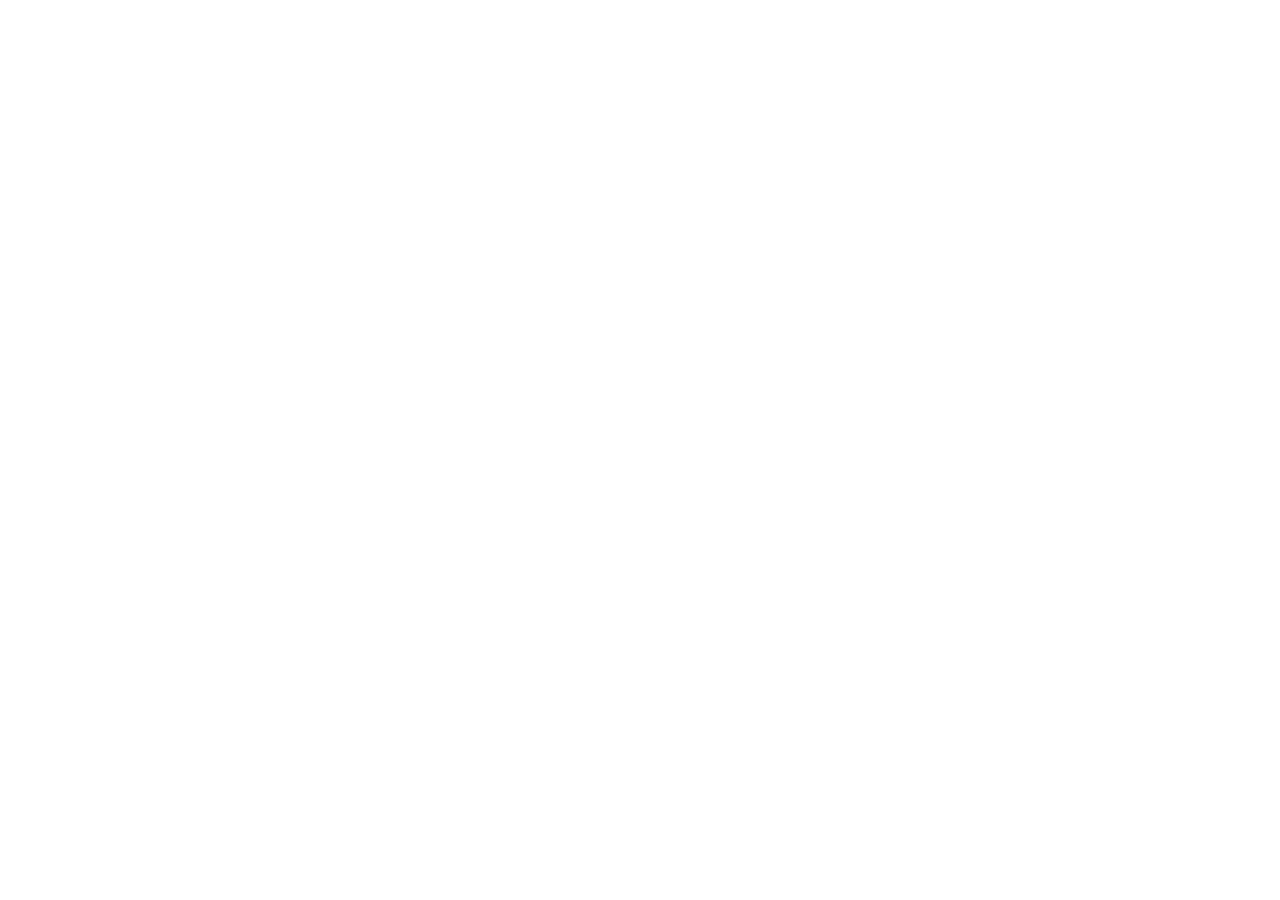
==== index.html @ 760a3571 "project folder complated" ====
<!DOCTYPE html>
<html lang="en">
<head>
    <meta charset="UTF-8">
    <meta name="viewport" content="width=device-width, initial-scale=1.0">
    <!-- link style css -->
    <link rel="stylesheet" href="./assets/css/style.css">
    <title>Document</title>
</head>
<body>
    

    <!-- link scripts -->
     <script src="./assets/js/script.js"></script>
</body>
</html>
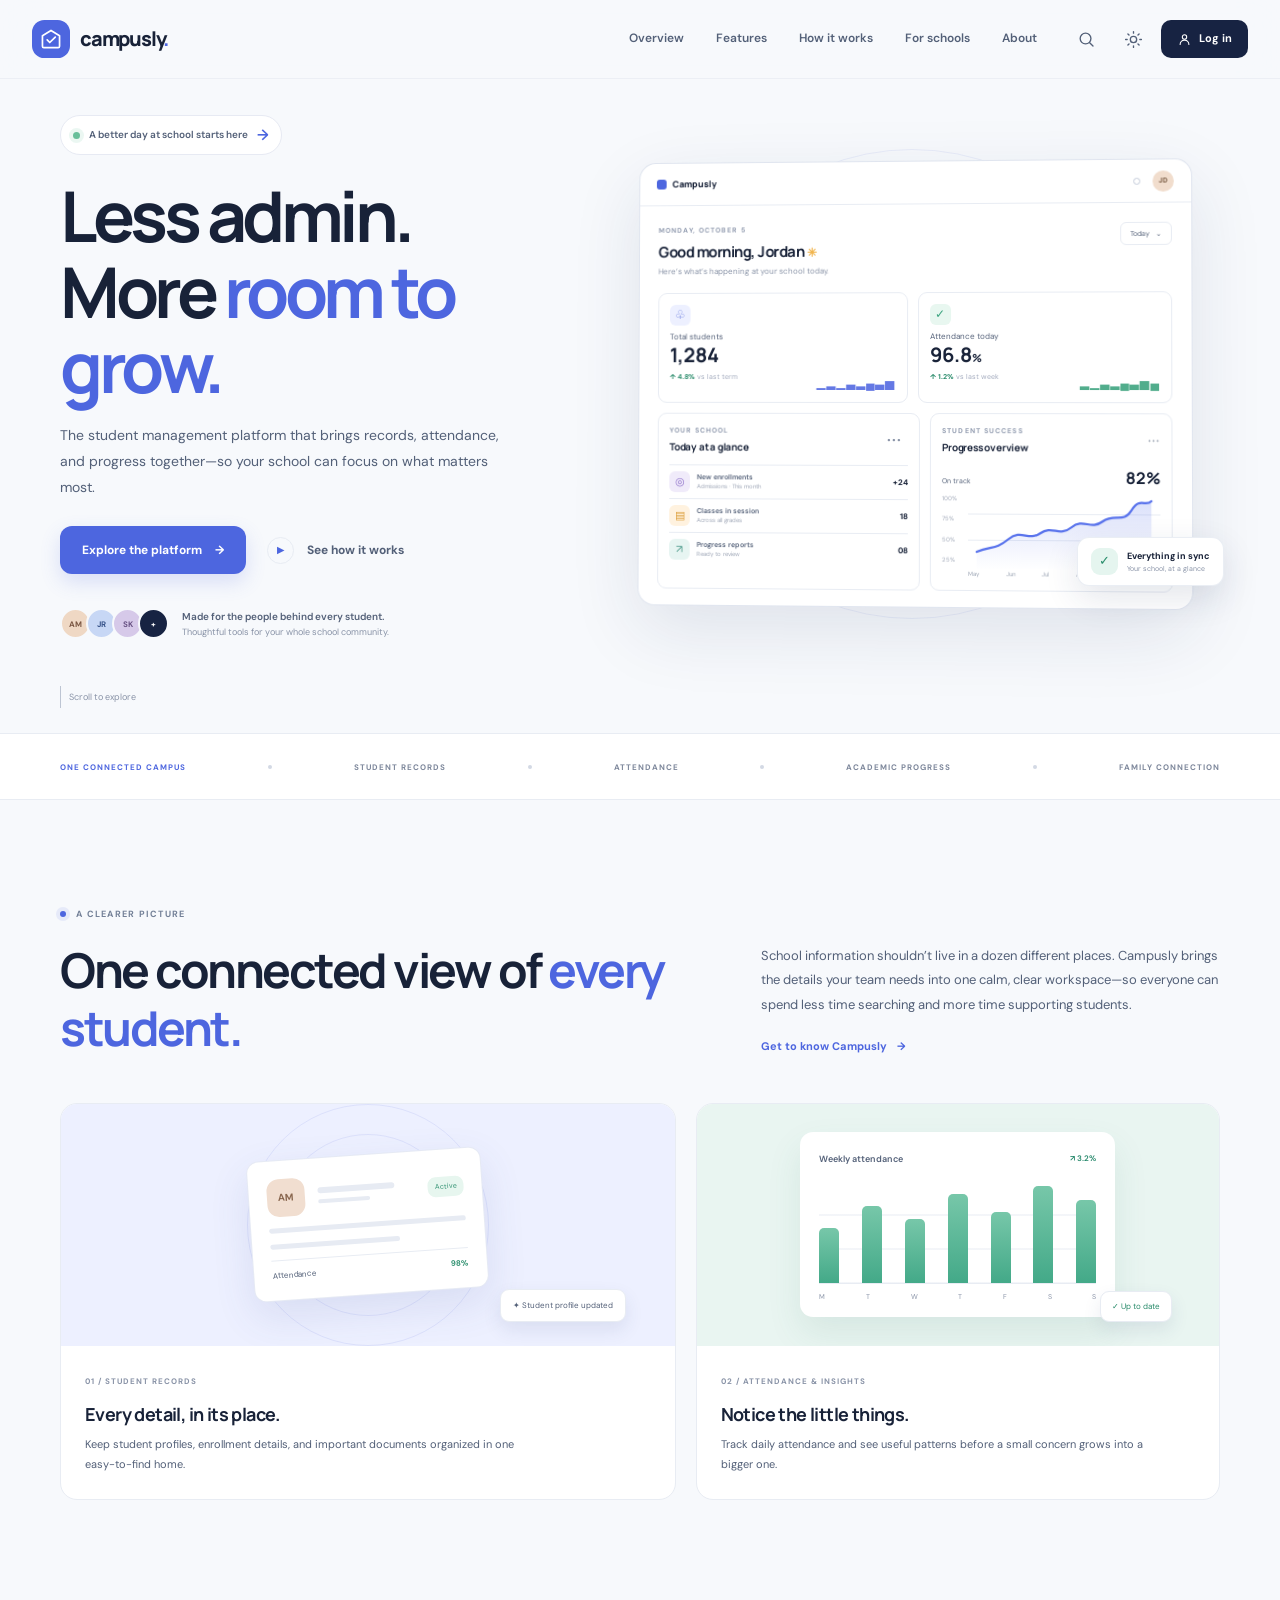
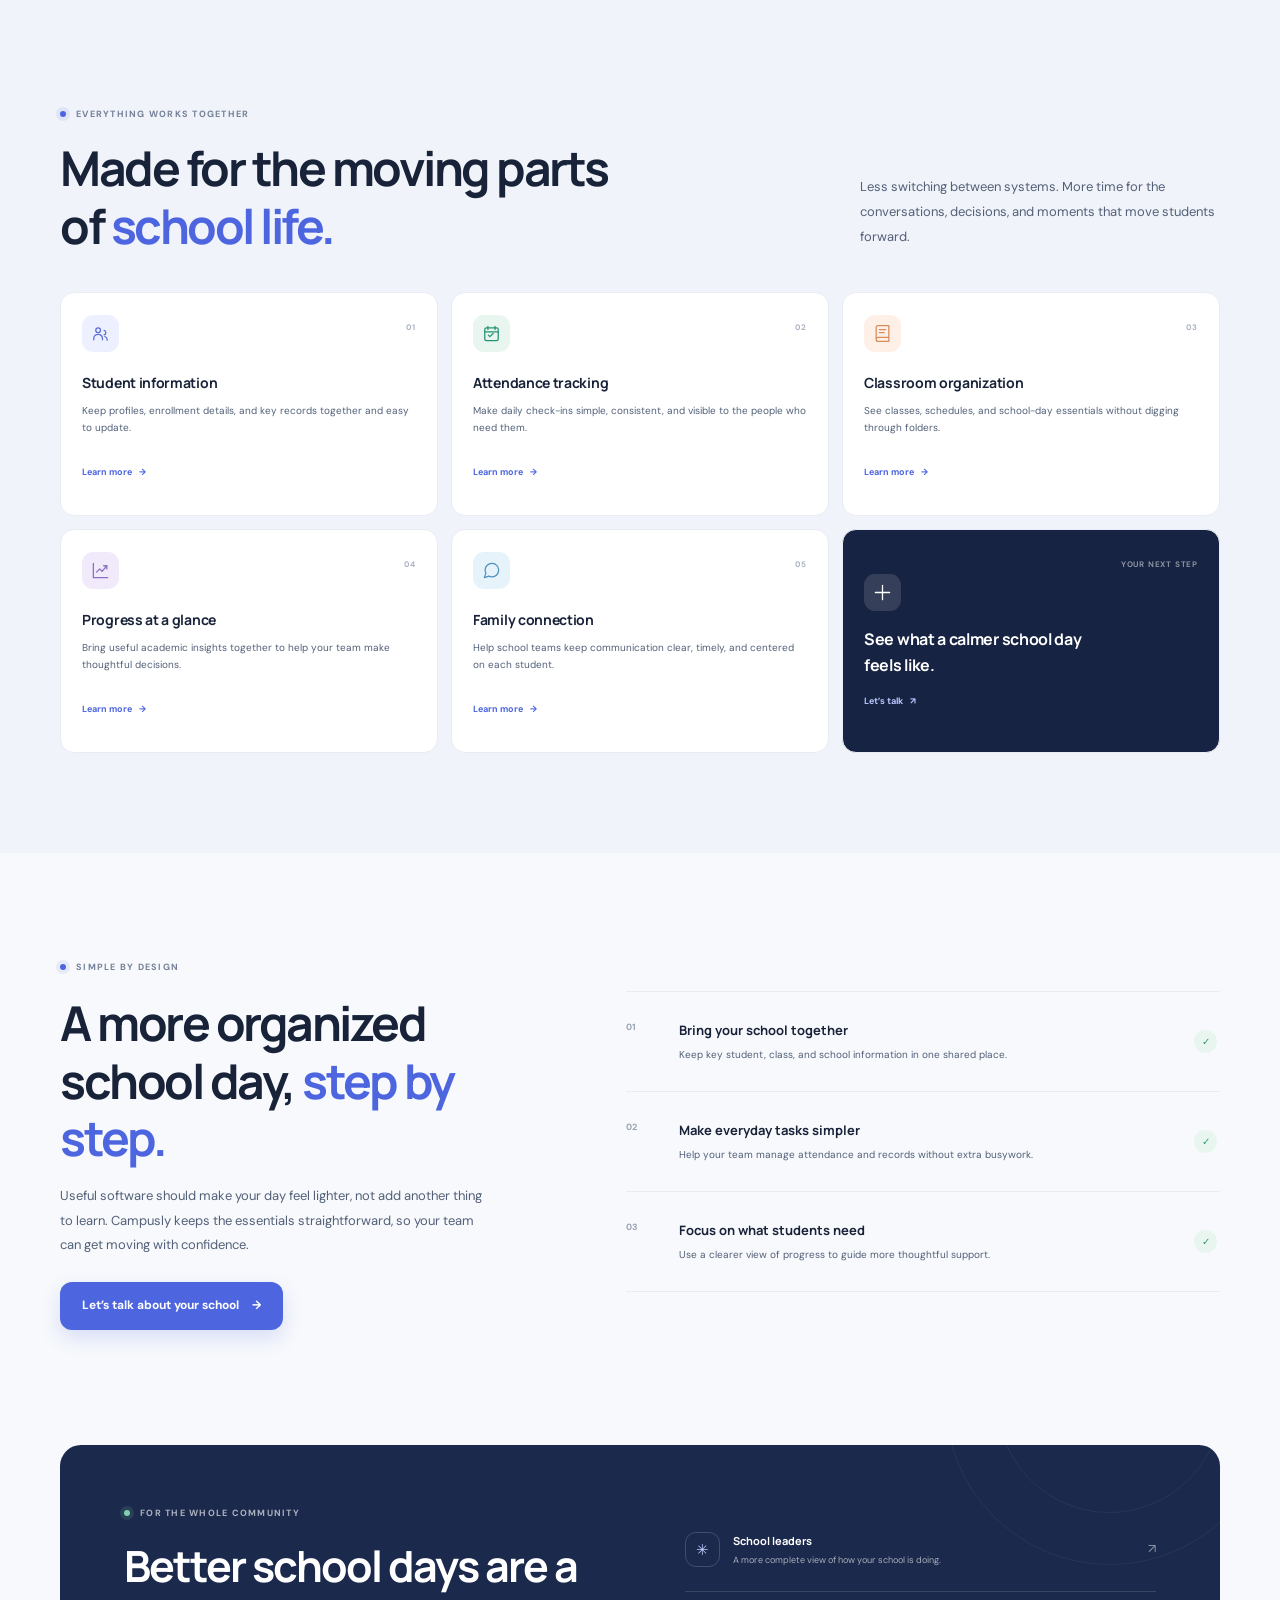
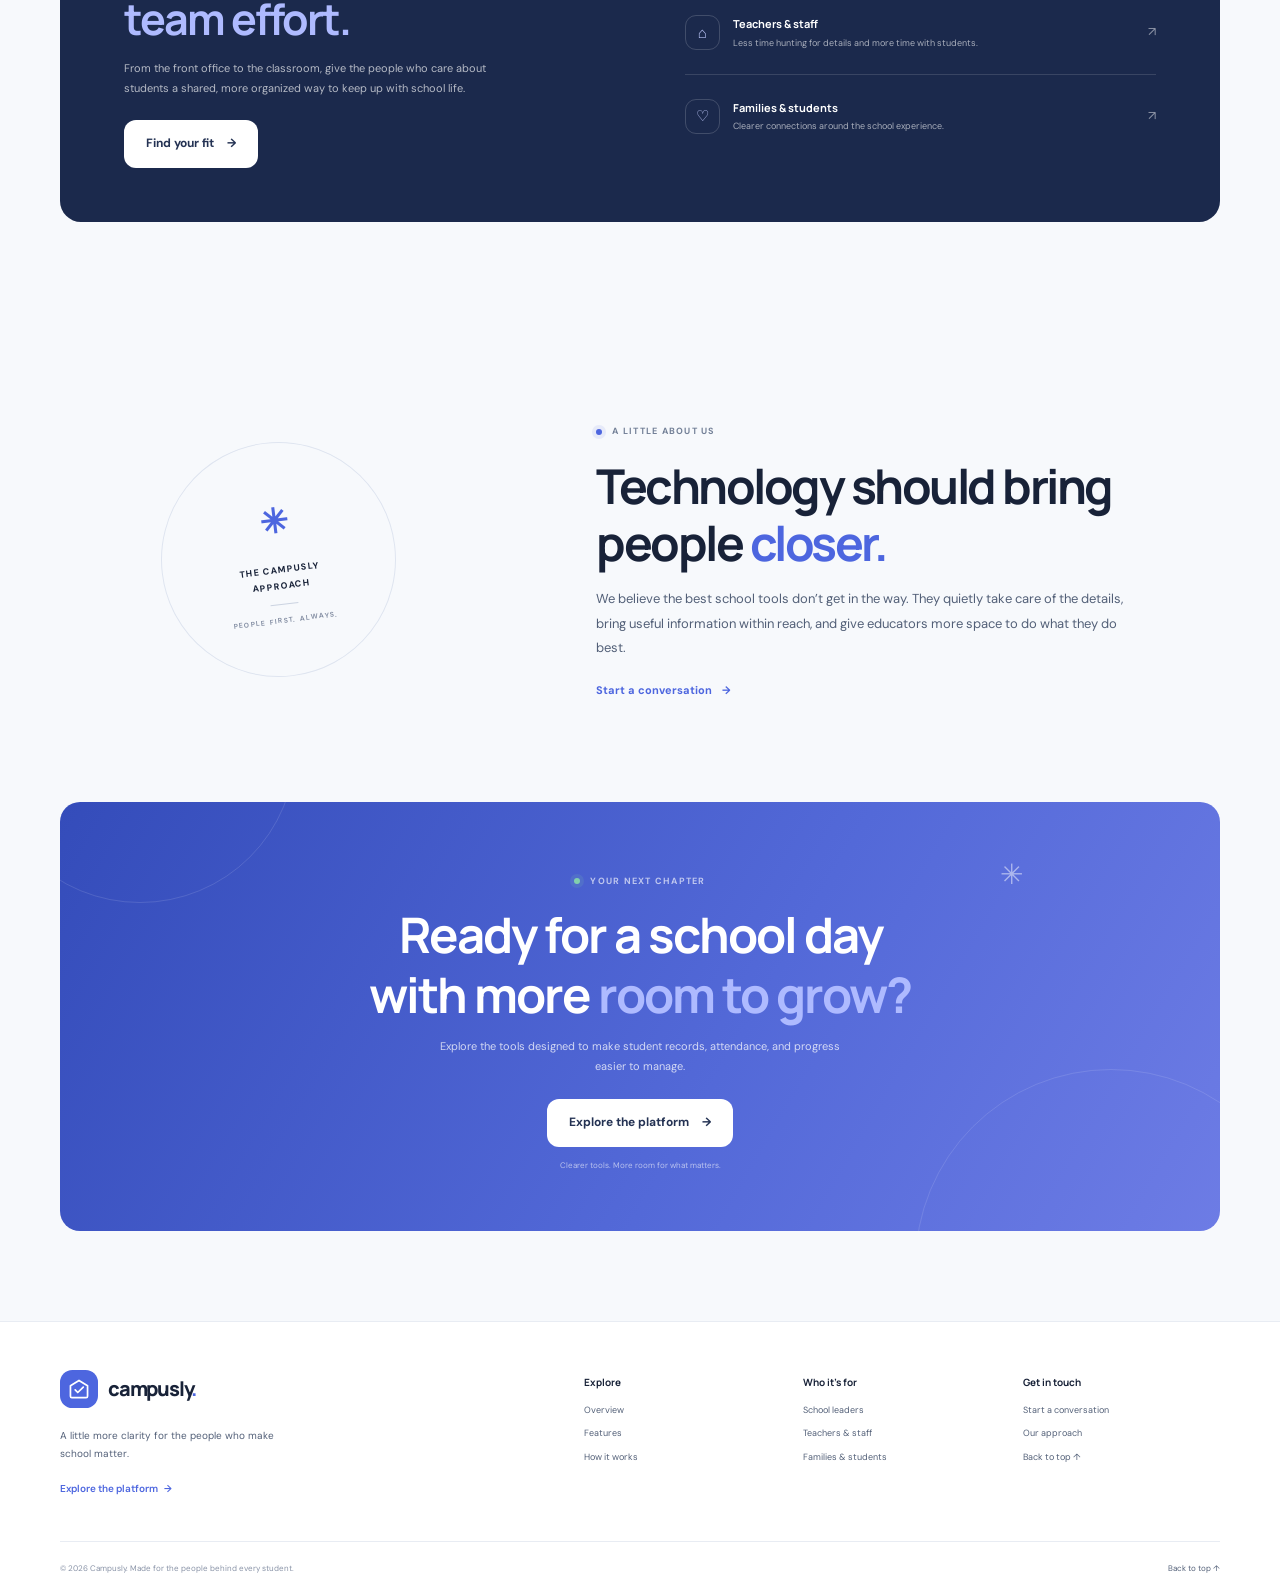
==== commit f20874d5: "home page created" ====
--- a/index.html
+++ b/index.html
@@ -3,14 +3,172 @@
 <head>
     <meta charset="UTF-8">
     <meta name="viewport" content="width=device-width, initial-scale=1.0">
-    <!-- link style css -->
+    <meta name="theme-color" content="#f7f9fc">
+    <meta name="description" content="A clearer, calmer way to manage student records, attendance, classes, and progress—all in one place.">
     <link rel="stylesheet" href="./assets/css/style.css">
-    <title>Document</title>
+    <title>Campusly — Student management, made clearer</title>
 </head>
 <body>
-    
+    <a class="skip-link" href="#main">Skip to content</a>
 
-    <!-- link scripts -->
-     <script src="./assets/js/script.js"></script>
+    <header class="site-header">
+        <div class="header-inner">
+            <a class="brand" href="#home" aria-label="Campusly home">
+                <span class="brand-mark" aria-hidden="true">
+                    <svg viewBox="0 0 40 40" fill="none"><rect width="40" height="40" rx="13" fill="currentColor"/><path d="M11 16.5 20 11l9 5.5v11a1.5 1.5 0 0 1-1.5 1.5h-15a1.5 1.5 0 0 1-1.5-1.5v-11Z" stroke="white" stroke-width="1.8" stroke-linejoin="round"/><path d="m16 21 2.7 2.7L24.5 18" stroke="white" stroke-width="1.8" stroke-linecap="round" stroke-linejoin="round"/></svg>
+                </span>
+                <span class="brand-name">campusly<span>.</span></span>
+            </a>
+
+            <button class="menu-toggle icon-button" type="button" aria-label="Open navigation" aria-expanded="false" aria-controls="primary-navigation">
+                <svg class="menu-icon" viewBox="0 0 24 24" aria-hidden="true"><path d="M4 7h16M4 12h16M4 17h16"/></svg>
+                <svg class="close-icon" viewBox="0 0 24 24" aria-hidden="true"><path d="m6 6 12 12M18 6 6 18"/></svg>
+            </button>
+
+            <nav class="primary-navigation" id="primary-navigation" aria-label="Main navigation">
+                <a href="#overview">Overview</a>
+                <a href="#features">Features</a>
+                <a href="#how-it-works">How it works</a>
+                <a href="#for-schools">For schools</a>
+                <a href="#about">About</a>
+            </nav>
+
+            <div class="header-actions">
+                <button class="icon-button search-toggle" type="button" aria-label="Search this page" title="Search">
+                    <svg viewBox="0 0 24 24" aria-hidden="true"><circle cx="10.8" cy="10.8" r="6.8"/><path d="m16 16 4.2 4.2"/></svg>
+                </button>
+                <button class="icon-button theme-toggle" type="button" aria-label="Switch to dark mode" title="Switch theme">
+                    <svg class="sun-icon" viewBox="0 0 24 24" aria-hidden="true"><circle cx="12" cy="12" r="4"/><path d="M12 2v2m0 16v2M4.93 4.93l1.42 1.42m11.3 11.3 1.42 1.42M2 12h2m16 0h2M4.93 19.07l1.42-1.42m11.3-11.3 1.42-1.42"/></svg>
+                    <svg class="moon-icon" viewBox="0 0 24 24" aria-hidden="true"><path d="M20.2 15.3A8.5 8.5 0 0 1 8.7 3.8 8.6 8.6 0 1 0 20.2 15.3Z"/></svg>
+                </button>
+                <button class="button button-small button-dark header-login" type="button" aria-haspopup="dialog" aria-controls="access-dialog"><svg viewBox="0 0 24 24" aria-hidden="true"><circle cx="12" cy="8" r="3.5"/><path d="M5 20a7 7 0 0 1 14 0"/></svg><span>Log in</span></button>
+            </div>
+        </div>
+    </header>
+
+    <main id="main">
+        <section class="hero section-shell" id="home">
+            <div class="hero-copy">
+                <a class="announcement" href="#features"><span class="announcement-dot"></span> A better day at school starts here <span aria-hidden="true">→</span></a>
+                <h1>Less admin.<br>More <span>room to grow.</span></h1>
+                <p class="hero-description">The student management platform that brings records, attendance, and progress together—so your school can focus on what matters most.</p>
+                <div class="hero-actions">
+                    <a class="button button-primary" href="#features">Explore the platform <span aria-hidden="true">→</span></a>
+                    <a class="button button-quiet" href="#how-it-works"><span class="play-icon" aria-hidden="true">▶</span> See how it works</a>
+                </div>
+                <div class="hero-proof">
+                    <div class="avatar-stack" aria-hidden="true"><span>AM</span><span>JR</span><span>SK</span><span>+</span></div>
+                    <p><strong>Made for the people behind every student.</strong><br>Thoughtful tools for your whole school community.</p>
+                </div>
+            </div>
+
+            <div class="hero-visual" aria-label="Preview of the Campusly school dashboard">
+                <div class="visual-orbit orbit-one"></div>
+                <div class="visual-orbit orbit-two"></div>
+                <div class="dashboard-card">
+                    <div class="dashboard-topbar">
+                        <div class="dashboard-brand"><span></span> Campusly</div>
+                        <div class="dashboard-top-actions"><span class="topbar-dot"></span><span class="mini-avatar">JD</span></div>
+                    </div>
+                    <div class="dashboard-content">
+                        <div class="dashboard-greeting"><div><span class="eyebrow">MONDAY, OCTOBER 5</span><h2>Good morning, Jordan <span>✳</span></h2><p>Here’s what’s happening at your school today.</p></div><button class="date-pill" type="button" aria-label="Current date">Today <span>⌄</span></button></div>
+                        <div class="stat-grid">
+                            <article class="stat-card"><span class="stat-icon stat-blue">♧</span><span class="stat-label">Total students</span><strong>1,284</strong><span class="stat-change">↑ 4.8% <span>vs last term</span></span><span class="sparkline spark-blue" aria-hidden="true">▁▂▁▃▂▄▃▅</span></article>
+                            <article class="stat-card"><span class="stat-icon stat-green">✓</span><span class="stat-label">Attendance today</span><strong>96.8<span class="stat-unit">%</span></strong><span class="stat-change">↑ 1.2% <span>vs last week</span></span><span class="sparkline spark-green" aria-hidden="true">▂▁▃▂▄▃▅▄</span></article>
+                        </div>
+                        <div class="dashboard-lower">
+                            <article class="activity-card"><div class="card-heading"><div><span class="eyebrow">YOUR SCHOOL</span><h3>Today at a glance</h3></div><button class="more-button" type="button" aria-label="More activity options">···</button></div><div class="activity-row"><span class="activity-symbol activity-purple">◎</span><span class="activity-text"><strong>New enrollments</strong><small>Admissions · This month</small></span><b>+24</b></div><div class="activity-row"><span class="activity-symbol activity-amber">▤</span><span class="activity-text"><strong>Classes in session</strong><small>Across all grades</small></span><b>18</b></div><div class="activity-row"><span class="activity-symbol activity-teal">↗</span><span class="activity-text"><strong>Progress reports</strong><small>Ready to review</small></span><b>08</b></div></article>
+                            <article class="chart-card"><div class="card-heading"><div><span class="eyebrow">STUDENT SUCCESS</span><h3>Progress overview</h3></div><span class="chart-menu">•••</span></div><div class="chart-total">On track <strong>82%</strong></div><div class="progress-chart" aria-label="Student progress overview: 82 percent on track"><div class="chart-axis"><span>100%</span><span>75%</span><span>50%</span><span>25%</span></div><svg viewBox="0 0 230 100" role="img" aria-label="Progress has steadily increased over the past six months"><defs><linearGradient id="chartFill" x1="0" x2="0" y1="0" y2="1"><stop offset="0" stop-color="#5973ec" stop-opacity=".22"/><stop offset="1" stop-color="#5973ec" stop-opacity="0"/></linearGradient></defs><path d="M0 76C20 68 25 73 42 59s26 3 42-8 25 5 41-8 25 4 41-8 27 3 38-15 18-4 26-12v92H0Z" fill="url(#chartFill)"/><path d="M0 76C20 68 25 73 42 59s26 3 42-8 25 5 41-8 25 4 41-8 27 3 38-15 18-4 26-12" fill="none" stroke="#5973ec" stroke-width="3" stroke-linecap="round"/></svg></div><div class="chart-months"><span>May</span><span>Jun</span><span>Jul</span><span>Aug</span><span>Sep</span><span>Oct</span></div></article>
+                        </div>
+                    </div>
+                </div>
+                <div class="floating-note"><span class="floating-check">✓</span><span><strong>Everything in sync</strong><small>Your school, at a glance</small></span></div>
+            </div>
+            <a class="scroll-cue" href="#overview"><span></span> Scroll to explore</a>
+        </section>
+
+        <section class="trust-strip" aria-label="Platform highlights">
+            <div class="trust-inner"><span>ONE CONNECTED CAMPUS</span><span class="trust-divider"></span><span>STUDENT RECORDS</span><span class="trust-divider"></span><span>ATTENDANCE</span><span class="trust-divider"></span><span>ACADEMIC PROGRESS</span><span class="trust-divider"></span><span>FAMILY CONNECTION</span></div>
+        </section>
+
+        <section class="section section-overview" id="overview">
+            <div class="section-shell overview-grid">
+                <div class="section-intro"><span class="section-kicker"><span></span> A clearer picture</span><h2>One connected view of <span>every student.</span></h2></div>
+                <div class="overview-copy"><p>School information shouldn’t live in a dozen different places. Campusly brings the details your team needs into one calm, clear workspace—so everyone can spend less time searching and more time supporting students.</p><a class="text-link" href="#how-it-works">Get to know Campusly <span aria-hidden="true">→</span></a></div>
+            </div>
+            <div class="section-shell overview-cards">
+                <article class="overview-card overview-featured"><div class="overview-visual records-visual"><div class="record-sheet"><span class="record-avatar">AM</span><span class="record-lines"><b></b><i></i></span><span class="record-tag">Active</span><span class="record-line-long"></span><span class="record-line-long short"></span><span class="record-bottom"><span>Attendance</span><strong>98%</strong></span></div><div class="record-mini">✦ Student profile updated</div></div><div class="overview-card-copy"><span class="card-number">01 / STUDENT RECORDS</span><h3>Every detail, in its place.</h3><p>Keep student profiles, enrollment details, and important documents organized in one easy-to-find home.</p></div></article>
+                <article class="overview-card"><div class="overview-visual attendance-visual"><div class="attendance-window"><div class="attendance-window-top"><span>Weekly attendance</span><span class="attendance-up">↗ 3.2%</span></div><div class="attendance-bars"><i style="--bar:55%"></i><i style="--bar:76%"></i><i style="--bar:64%"></i><i style="--bar:88%"></i><i style="--bar:71%"></i><i style="--bar:96%"></i><i style="--bar:82%"></i></div><div class="attendance-days"><span>M</span><span>T</span><span>W</span><span>T</span><span>F</span><span>S</span><span>S</span></div></div><span class="attendance-badge">✓ Up to date</span></div><div class="overview-card-copy"><span class="card-number">02 / ATTENDANCE &amp; INSIGHTS</span><h3>Notice the little things.</h3><p>Track daily attendance and see useful patterns before a small concern grows into a bigger one.</p></div></article>
+            </div>
+        </section>
+
+        <section class="section features-section" id="features">
+            <div class="section-shell">
+                <div class="section-heading"><div><span class="section-kicker"><span></span> Everything works together</span><h2>Made for the moving parts<br>of <span>school life.</span></h2></div><p>Less switching between systems. More time for the conversations, decisions, and moments that move students forward.</p></div>
+                <div class="feature-grid">
+                    <article class="feature-card"><span class="feature-icon icon-indigo"><svg viewBox="0 0 24 24" aria-hidden="true"><circle cx="9" cy="8" r="3"/><path d="M3.5 20v-1.5a5.5 5.5 0 0 1 11 0V20m2-12a3 3 0 0 1 0 5.8m1 2a4.5 4.5 0 0 1 3 4.2v.5"/></svg></span><span class="feature-index">01</span><h3>Student information</h3><p>Keep profiles, enrollment details, and key records together and easy to update.</p><a href="#get-started" aria-label="Learn more about student information">Learn more <span>→</span></a></article>
+                    <article class="feature-card"><span class="feature-icon icon-mint"><svg viewBox="0 0 24 24" aria-hidden="true"><rect x="3.5" y="5" width="17" height="16" rx="2"/><path d="M7.5 3v4m9-4v4M4 10h16m-12 4 2 2 4-4"/></svg></span><span class="feature-index">02</span><h3>Attendance tracking</h3><p>Make daily check-ins simple, consistent, and visible to the people who need them.</p><a href="#get-started" aria-label="Learn more about attendance tracking">Learn more <span>→</span></a></article>
+                    <article class="feature-card"><span class="feature-icon icon-peach"><svg viewBox="0 0 24 24" aria-hidden="true"><path d="M4 19.5A2.5 2.5 0 0 1 6.5 17H20M6.5 2H20v20H6.5A2.5 2.5 0 0 1 4 19.5v-15A2.5 2.5 0 0 1 6.5 2Z"/><path d="M8 7h8m-8 4h6"/></svg></span><span class="feature-index">03</span><h3>Classroom organization</h3><p>See classes, schedules, and school-day essentials without digging through folders.</p><a href="#get-started" aria-label="Learn more about classroom organization">Learn more <span>→</span></a></article>
+                    <article class="feature-card"><span class="feature-icon icon-lilac"><svg viewBox="0 0 24 24" aria-hidden="true"><path d="M3 3v18h18M7 14l4-4 3 3 6-7"/><path d="M16 6h4v4"/></svg></span><span class="feature-index">04</span><h3>Progress at a glance</h3><p>Bring useful academic insights together to help your team make thoughtful decisions.</p><a href="#get-started" aria-label="Learn more about student progress">Learn more <span>→</span></a></article>
+                    <article class="feature-card"><span class="feature-icon icon-sky"><svg viewBox="0 0 24 24" aria-hidden="true"><path d="M21 11.5a8.4 8.4 0 0 1-.9 3.8 8.5 8.5 0 0 1-7.6 4.7 8.4 8.4 0 0 1-3.8-.9L3 21l1.9-5.7a8.4 8.4 0 0 1-.9-3.8 8.5 8.5 0 0 1 4.7-7.6 8.4 8.4 0 0 1 3.8-.9h.5a8.5 8.5 0 0 1 8 8v.5Z"/></svg></span><span class="feature-index">05</span><h3>Family connection</h3><p>Help school teams keep communication clear, timely, and centered on each student.</p><a href="#get-started" aria-label="Learn more about family connection">Learn more <span>→</span></a></article>
+                    <article class="feature-card feature-card-cta"><span class="feature-icon icon-white"><svg viewBox="0 0 24 24" aria-hidden="true"><path d="M12 3v18m9-9H3"/></svg></span><span class="feature-index">YOUR NEXT STEP</span><h3>See what a calmer school day feels like.</h3><a class="feature-cta-link" href="#get-started">Let’s talk <span>↗</span></a></article>
+                </div>
+            </div>
+        </section>
+
+        <section class="section workflow-section" id="how-it-works">
+            <div class="section-shell workflow-grid">
+                <div class="workflow-copy"><span class="section-kicker"><span></span> Simple by design</span><h2>A more organized school day, <span>step by step.</span></h2><p>Useful software should make your day feel lighter, not add another thing to learn. Campusly keeps the essentials straightforward, so your team can get moving with confidence.</p><a class="button button-primary" href="#get-started">Let’s talk about your school <span>→</span></a></div>
+                <div class="workflow-steps">
+                    <article class="workflow-step"><span class="step-number">01</span><div><h3>Bring your school together</h3><p>Keep key student, class, and school information in one shared place.</p></div><span class="step-check">✓</span></article>
+                    <article class="workflow-step"><span class="step-number">02</span><div><h3>Make everyday tasks simpler</h3><p>Help your team manage attendance and records without extra busywork.</p></div><span class="step-check">✓</span></article>
+                    <article class="workflow-step"><span class="step-number">03</span><div><h3>Focus on what students need</h3><p>Use a clearer view of progress to guide more thoughtful support.</p></div><span class="step-check">✓</span></article>
+                </div>
+            </div>
+        </section>
+
+        <section class="section school-section" id="for-schools">
+            <div class="section-shell school-panel">
+                <div class="school-copy"><span class="section-kicker section-kicker-light"><span></span> For the whole community</span><h2>Better school days are a <span>team effort.</span></h2><p>From the front office to the classroom, give the people who care about students a shared, more organized way to keep up with school life.</p><a class="button button-light" href="#get-started">Find your fit <span>→</span></a></div>
+                <div class="school-roles">
+                    <article><span class="role-icon">✳</span><div><h3>School leaders</h3><p>A more complete view of how your school is doing.</p></div><span class="role-arrow">↗</span></article>
+                    <article><span class="role-icon">⌂</span><div><h3>Teachers &amp; staff</h3><p>Less time hunting for details and more time with students.</p></div><span class="role-arrow">↗</span></article>
+                    <article><span class="role-icon">♡</span><div><h3>Families &amp; students</h3><p>Clearer connections around the school experience.</p></div><span class="role-arrow">↗</span></article>
+                </div>
+                <div class="school-decoration school-decoration-one"></div><div class="school-decoration school-decoration-two"></div>
+            </div>
+        </section>
+
+        <section class="section about-section" id="about">
+            <div class="section-shell about-grid"><div class="about-stamp"><span class="stamp-star">✳</span><span>THE CAMPUSLY<br>APPROACH</span><span class="stamp-line"></span><small>PEOPLE FIRST. ALWAYS.</small></div><div class="about-copy"><span class="section-kicker"><span></span> A little about us</span><h2>Technology should bring people <span>closer.</span></h2><p>We believe the best school tools don’t get in the way. They quietly take care of the details, bring useful information within reach, and give educators more space to do what they do best.</p><a class="text-link" href="#get-started">Start a conversation <span aria-hidden="true">→</span></a></div></div>
+        </section>
+
+        <section class="section cta-section" id="get-started">
+            <div class="section-shell cta-panel"><div class="cta-sparkle" aria-hidden="true">✳</div><span class="section-kicker section-kicker-light"><span></span> Your next chapter</span><h2>Ready for a school day<br>with more <span>room to grow?</span></h2><p>Explore the tools designed to make student records, attendance, and progress easier to manage.</p><a class="button button-light" href="#features">Explore the platform <span>→</span></a><small>Clearer tools. More room for what matters.</small></div>
+        </section>
+    </main>
+
+    <footer class="site-footer">
+        <div class="section-shell footer-main">
+            <div class="footer-brand-column"><a class="brand footer-brand" href="#home" aria-label="Campusly home"><span class="brand-mark"><svg viewBox="0 0 40 40" fill="none" aria-hidden="true"><rect width="40" height="40" rx="13" fill="currentColor"/><path d="M11 16.5 20 11l9 5.5v11a1.5 1.5 0 0 1-1.5 1.5h-15a1.5 1.5 0 0 1-1.5-1.5v-11Z" stroke="white" stroke-width="1.8" stroke-linejoin="round"/><path d="m16 21 2.7 2.7L24.5 18" stroke="white" stroke-width="1.8" stroke-linecap="round" stroke-linejoin="round"/></svg></span><span class="brand-name">campusly<span>.</span></span></a><p>A little more clarity for the people who make school matter.</p><a class="footer-email" href="#features">Explore the platform <span>→</span></a></div>
+            <div class="footer-links"><div><h3>Explore</h3><a href="#overview">Overview</a><a href="#features">Features</a><a href="#how-it-works">How it works</a></div><div><h3>Who it’s for</h3><a href="#for-schools">School leaders</a><a href="#for-schools">Teachers &amp; staff</a><a href="#for-schools">Families &amp; students</a></div><div><h3>Get in touch</h3><a href="#get-started">Start a conversation</a><a href="#about">Our approach</a><a href="#home">Back to top ↑</a></div></div>
+        </div>
+        <div class="section-shell footer-bottom"><span>© <span id="current-year">2026</span> Campusly. Made for the people behind every student.</span><div><a class="back-to-top" href="#home">Back to top ↑</a></div></div>
+    </footer>
+
+    <dialog class="search-dialog" aria-labelledby="search-title">
+        <form method="dialog" class="search-dialog-top"><h2 id="search-title">Find something</h2><button class="icon-button dialog-close" type="submit" aria-label="Close search">×</button></form>
+        <label class="search-field"><svg viewBox="0 0 24 24" aria-hidden="true"><circle cx="10.8" cy="10.8" r="6.8"/><path d="m16 16 4.2 4.2"/></svg><input class="search-input" type="search" placeholder="Try “attendance” or “families”" autocomplete="off"></label>
+        <p class="search-hint">Search this page to find the right section.</p>
+        <div class="search-results" aria-live="polite"></div>
+    </dialog>
+
+    <dialog class="access-dialog" id="access-dialog" aria-labelledby="access-title">
+        <form method="dialog" class="search-dialog-top"><h2 id="access-title">School portal access</h2><button class="icon-button dialog-close" type="submit" aria-label="Close dialog">×</button></form>
+        <p>Campusly access is provided by your school. Use the sign-in link shared by your school administrator to open your school portal.</p>
+        <a class="button button-primary" href="#for-schools">Explore Campusly <span aria-hidden="true">→</span></a>
+    </dialog>
+
+    <script src="./assets/js/script.js"></script>
 </body>
-</html>+</html>
--- a/assets/css/style.css
+++ b/assets/css/style.css
@@ -0,0 +1,485 @@
+@import url("https://fonts.googleapis.com/css2?family=DM+Sans:wght@400;500;600;700&family=Manrope:wght@400;500;600;700;800&display=swap");
+
+:root {
+    color-scheme: light;
+    --page: #f7f9fc;
+    --surface: #ffffff;
+    --surface-soft: #f0f3f9;
+    --ink: #182238;
+    --ink-soft: #536078;
+    --muted: #8993a7;
+    --line: #e8ecf3;
+    --primary: #4d66df;
+    --primary-dark: #354cc5;
+    --navy: #172342;
+    --green: #16866a;
+    --shadow: 0 24px 72px rgba(31, 49, 89, .11);
+    --font-body: "DM Sans", "Segoe UI", sans-serif;
+    --font-heading: "Manrope", "Segoe UI", sans-serif;
+}
+
+* { box-sizing: border-box; }
+html { scroll-behavior: smooth; scroll-padding-top: 92px; }
+body { margin: 0; background: var(--page); color: var(--ink); font-family: var(--font-body); font-size: 15px; line-height: 1.6; -webkit-font-smoothing: antialiased; }
+body, .site-header, .feature-card, .overview-card, .search-dialog { transition: background-color .25s ease, color .25s ease, border-color .25s ease; }
+body.menu-open { overflow: hidden; }
+a { color: inherit; text-decoration: none; }
+button, input { font: inherit; }
+button { color: inherit; }
+svg { display: block; }
+.section-shell { width: min(1160px, calc(100% - 64px)); margin-inline: auto; }
+.skip-link { position: fixed; z-index: 20; top: 12px; left: 12px; padding: 10px 16px; transform: translateY(-150%); border-radius: 8px; background: var(--ink); color: white; }
+.skip-link:focus { transform: translateY(0); }
+
+.site-header { position: sticky; z-index: 10; top: 0; border-bottom: 1px solid color-mix(in srgb, var(--line) 75%, transparent); background: color-mix(in srgb, var(--page) 90%, transparent); backdrop-filter: blur(18px); }
+.header-inner { display: flex; width: min(1280px, calc(100% - 64px)); min-height: 78px; align-items: center; justify-content: space-between; gap: 30px; margin: auto; }
+.brand { display: inline-flex; flex: 0 0 auto; align-items: center; gap: 10px; }
+.brand-mark { display: grid; width: 38px; height: 38px; color: var(--primary); }
+.brand-mark svg { width: 100%; height: 100%; }
+.brand-name { color: var(--ink); font-family: var(--font-heading); font-size: 20px; font-weight: 800; letter-spacing: -1.2px; }
+.brand-name > span { color: var(--primary); }
+.primary-navigation { display: flex; align-items: center; gap: clamp(17px, 2.5vw, 34px); margin-left: auto; }
+.primary-navigation a, .header-login { color: var(--ink-soft); font-size: 12px; font-weight: 600; transition: color .2s ease; }
+.primary-navigation a:hover, .primary-navigation a:focus-visible { color: var(--primary); }
+.header-actions { display: flex; align-items: center; gap: 9px; }
+.icon-button { display: grid; width: 38px; height: 38px; place-items: center; padding: 0; border: 1px solid transparent; border-radius: 12px; background: transparent; color: var(--ink-soft); cursor: pointer; transition: background .2s ease, border-color .2s ease, color .2s ease; }
+.icon-button:hover { border-color: var(--line); background: var(--surface); color: var(--primary); }
+.icon-button svg { width: 19px; height: 19px; fill: none; stroke: currentColor; stroke-linecap: round; stroke-linejoin: round; stroke-width: 1.7; }
+.theme-toggle .moon-icon, .theme-toggle.is-dark .sun-icon { display: none; }
+.theme-toggle.is-dark .moon-icon { display: block; }
+.button { display: inline-flex; min-height: 48px; align-items: center; justify-content: center; gap: 13px; padding: 0 21px; border: 1px solid transparent; border-radius: 12px; font-size: 12px; font-weight: 700; transition: transform .2s ease, background .2s ease, box-shadow .2s ease; }
+.button:hover { transform: translateY(-2px); }
+.button-small { min-height: 38px; padding-inline: 15px; border-radius: 10px; font-size: 11px; }
+.header-login { gap: 7px; cursor: pointer; }
+.header-login svg { width: 15px; height: 15px; fill: none; stroke: currentColor; stroke-linecap: round; stroke-linejoin: round; stroke-width: 1.7; }
+.button-dark { background: var(--navy); color: white; }
+.button-dark:hover { background: var(--primary); }
+.button-primary { background: var(--primary); box-shadow: 0 8px 20px rgba(77, 102, 223, .18); color: white; }
+.button-primary:hover { background: var(--primary-dark); box-shadow: 0 11px 24px rgba(77, 102, 223, .24); }
+.button-quiet { padding-inline: 10px; color: var(--ink-soft); }
+.button-quiet:hover { color: var(--primary); }
+.play-icon { display: grid; width: 27px; height: 27px; place-items: center; border: 1px solid var(--line); border-radius: 50%; color: var(--primary); font-size: 9px; }
+.menu-toggle { display: none; }
+
+.hero { position: relative; display: grid; min-height: 648px; grid-template-columns: .92fr 1.08fr; align-items: center; gap: 20px; padding-top: 36px; padding-bottom: 81px; }
+.hero-copy { position: relative; z-index: 1; padding-bottom: 13px; }
+.announcement { display: inline-flex; align-items: center; gap: 9px; padding: 7px 12px; border: 1px solid #e7eaf3; border-radius: 30px; background: var(--surface); color: var(--ink-soft); font-size: 10px; font-weight: 600; }
+.announcement > span:last-child { color: var(--primary); font-size: 15px; }
+.announcement-dot, .section-kicker > span { width: 7px; height: 7px; border-radius: 50%; background: #68bf9a; box-shadow: 0 0 0 4px rgba(104, 191, 154, .13); }
+h1, h2, h3, p { margin-top: 0; }
+h1, h2, h3 { font-family: var(--font-heading); }
+.hero h1 { margin: 23px 0 18px; font-size: clamp(46px, 5.5vw, 70px); font-weight: 700; letter-spacing: -4.5px; line-height: 1.08; }
+.hero h1 span, .section-intro h2 span, .section-heading h2 span, .workflow-copy h2 span, .about-copy h2 span { color: var(--primary); }
+.hero-description { max-width: 440px; margin-bottom: 26px; color: var(--ink-soft); font-size: 14px; line-height: 1.85; }
+.hero-actions { display: flex; flex-wrap: wrap; align-items: center; gap: 10px; }
+.hero-proof { display: flex; align-items: center; gap: 13px; margin-top: 34px; }
+.avatar-stack { display: flex; padding-left: 5px; }
+.avatar-stack span { display: grid; width: 31px; height: 31px; place-items: center; margin-left: -5px; border: 2px solid var(--page); border-radius: 50%; background: #efd8c4; color: #795541; font-size: 8px; font-weight: 700; }
+.avatar-stack span:nth-child(2) { background: #c7d7f5; color: #38548a; }
+.avatar-stack span:nth-child(3) { background: #d6c9e9; color: #685284; }
+.avatar-stack span:nth-child(4) { background: var(--navy); color: white; }
+.hero-proof p { margin: 0; color: var(--muted); font-size: 9px; line-height: 1.6; }
+.hero-proof strong { color: var(--ink-soft); font-size: 10px; font-weight: 600; }
+.hero-visual { position: relative; display: flex; min-width: 0; min-height: 485px; align-items: center; justify-content: center; }
+.visual-orbit { position: absolute; border: 1px solid rgba(102, 123, 218, .1); border-radius: 50%; }
+.orbit-one { width: 470px; height: 470px; }
+.orbit-two { width: 390px; height: 390px; }
+.dashboard-card { position: relative; z-index: 1; width: min(100%, 555px); overflow: hidden; border: 1px solid rgba(211, 218, 232, .7); border-radius: 17px; background: var(--surface); box-shadow: var(--shadow); transform: perspective(1300px) rotateY(-3deg) rotateX(1deg); }
+.dashboard-topbar { display: flex; height: 43px; align-items: center; justify-content: space-between; padding: 0 17px; border-bottom: 1px solid var(--line); }
+.dashboard-brand { display: flex; align-items: center; gap: 6px; color: var(--ink); font-family: var(--font-heading); font-size: 9px; font-weight: 800; }
+.dashboard-brand > span { width: 10px; height: 10px; border-radius: 3px; background: var(--primary); }
+.dashboard-top-actions { display: flex; align-items: center; gap: 12px; }
+.topbar-dot { width: 7px; height: 7px; border: 1px solid #c4cbda; border-radius: 50%; }
+.mini-avatar { display: grid; width: 21px; height: 21px; place-items: center; border-radius: 50%; background: #f1ddcd; color: #775941; font-size: 7px; font-weight: 700; }
+.dashboard-content { padding: 19px 19px 16px; }
+.dashboard-greeting { display: flex; align-items: flex-start; justify-content: space-between; margin-bottom: 15px; }
+.eyebrow { display: block; color: #929cb0; font-size: 7px; font-weight: 700; letter-spacing: 1.1px; }
+.dashboard-greeting h2 { margin: 5px 0 1px; color: var(--ink); font-size: 15px; font-weight: 700; letter-spacing: -.5px; }
+.dashboard-greeting h2 span { color: #f1b44c; font-size: 12px; }
+.dashboard-greeting p { margin: 0; color: var(--muted); font-size: 8px; }
+.date-pill { padding: 5px 9px; border: 1px solid var(--line); border-radius: 6px; background: transparent; color: var(--ink-soft); font-size: 7px; }
+.date-pill span { padding-left: 4px; }
+.stat-grid { display: grid; grid-template-columns: 1fr 1fr; gap: 10px; }
+.stat-card { position: relative; display: flex; min-height: 111px; flex-direction: column; overflow: hidden; padding: 11px; border: 1px solid var(--line); border-radius: 9px; }
+.stat-icon { display: grid; width: 21px; height: 21px; place-items: center; margin-bottom: 5px; border-radius: 6px; font-size: 12px; }
+.stat-blue { background: #edf0ff; color: #6376dc; }
+.stat-green { background: #e8f7f0; color: #38a27d; }
+.stat-label { color: var(--ink-soft); font-size: 8px; }
+.stat-card > strong { margin-top: 0; font-family: var(--font-heading); font-size: 20px; line-height: 1.2; }
+.stat-unit { font-size: 11px; }
+.stat-change { margin-top: 4px; color: #278a69; font-size: 7px; font-weight: 700; }
+.stat-change span { color: #a2aabd; font-weight: 400; }
+.sparkline { position: absolute; right: 11px; bottom: 9px; color: #6478e4; font-size: 12px; letter-spacing: 1px; }
+.spark-green { color: #51ad8c; }
+.dashboard-lower { display: grid; grid-template-columns: 1.05fr .95fr; gap: 10px; margin-top: 10px; }
+.activity-card, .chart-card { min-width: 0; padding: 11px; border: 1px solid var(--line); border-radius: 9px; }
+.card-heading { display: flex; align-items: center; justify-content: space-between; margin-bottom: 10px; }
+.card-heading h3 { margin: 3px 0 0; font-size: 10px; font-weight: 700; letter-spacing: -.2px; }
+.more-button { border: 0; background: transparent; color: var(--muted); font-weight: 700; letter-spacing: 1px; }
+.activity-row { display: flex; min-height: 34px; align-items: center; gap: 7px; border-top: 1px solid var(--line); }
+.activity-symbol { display: grid; width: 21px; height: 21px; flex: 0 0 auto; place-items: center; border-radius: 6px; font-size: 11px; }
+.activity-purple { background: #f0ebfa; color: #8a6bc8; }
+.activity-amber { background: #fff2df; color: #db9c36; }
+.activity-teal { background: #e7f5f2; color: #4d9a8b; }
+.activity-text { display: flex; min-width: 0; flex: 1; flex-direction: column; }
+.activity-text strong { overflow: hidden; color: var(--ink-soft); font-size: 7px; font-weight: 600; text-overflow: ellipsis; white-space: nowrap; }
+.activity-text small { color: #a0a8b8; font-size: 6px; }
+.activity-row > b { color: var(--ink); font-size: 8px; }
+.chart-menu { color: #a1a9b7; font-size: 8px; letter-spacing: 1px; }
+.chart-total { display: flex; align-items: baseline; justify-content: space-between; color: var(--ink-soft); font-size: 7px; }
+.chart-total strong { color: var(--ink); font-family: var(--font-heading); font-size: 16px; }
+.progress-chart { position: relative; height: 75px; margin-top: 3px; padding-left: 26px; }
+.progress-chart:before, .progress-chart:after { position: absolute; right: 0; left: 26px; height: 1px; background: var(--line); content: ""; }
+.progress-chart:before { top: 25%; }
+.progress-chart:after { top: 60%; }
+.chart-axis { position: absolute; z-index: 1; top: 0; bottom: 4px; left: 0; display: flex; flex-direction: column; justify-content: space-between; color: #a0a8b8; font-size: 6px; }
+.progress-chart svg { position: relative; z-index: 1; width: 100%; height: 100%; overflow: visible; }
+.chart-months { display: flex; justify-content: space-between; padding-left: 26px; color: #9da6b5; font-size: 6px; }
+.floating-note { position: absolute; z-index: 2; right: -4px; bottom: 40px; display: flex; align-items: center; gap: 9px; padding: 10px 13px; border: 1px solid rgba(231, 235, 243, .85); border-radius: 12px; background: var(--surface); box-shadow: 0 12px 34px rgba(36, 53, 93, .12); }
+.floating-check { display: grid; width: 27px; height: 27px; place-items: center; border-radius: 9px; background: #e5f5ef; color: #288d6b; font-size: 13px; }
+.floating-note span:last-child { display: flex; flex-direction: column; }
+.floating-note strong { font-size: 9px; }
+.floating-note small { color: var(--muted); font-size: 7px; }
+.scroll-cue { position: absolute; bottom: 25px; left: 0; display: flex; align-items: center; gap: 8px; color: var(--muted); font-size: 9px; }
+.scroll-cue > span { display: block; width: 1px; height: 22px; background: #bdc5d3; }
+
+.trust-strip { border-block: 1px solid var(--line); background: var(--surface); }
+.trust-inner { display: flex; width: min(1160px, calc(100% - 64px)); min-height: 65px; align-items: center; justify-content: space-between; gap: 18px; margin: auto; color: #7d879b; font-size: 8px; font-weight: 700; letter-spacing: 1px; }
+.trust-inner > span:first-child { color: var(--primary); }
+.trust-divider { width: 4px; height: 4px; border-radius: 50%; background: #d3d9e4; }
+.section { padding-block: 100px; }
+.section-kicker { display: inline-flex; align-items: center; gap: 10px; color: #738097; font-size: 9px; font-weight: 700; letter-spacing: 1.25px; text-transform: uppercase; }
+.section-kicker > span { width: 6px; height: 6px; background: var(--primary); box-shadow: 0 0 0 4px rgba(77, 102, 223, .1); }
+.overview-grid { display: grid; grid-template-columns: 1fr .75fr; align-items: end; gap: 90px; }
+.section-intro h2, .section-heading h2, .workflow-copy h2, .about-copy h2 { margin: 17px 0 0; font-size: clamp(34px, 4vw, 48px); font-weight: 700; letter-spacing: -2.5px; line-height: 1.2; }
+.overview-copy p, .section-heading > p, .workflow-copy > p, .about-copy > p { margin: 0 0 15px; color: var(--ink-soft); font-size: 13px; line-height: 1.9; }
+.text-link { display: inline-flex; align-items: center; gap: 10px; color: var(--primary); font-size: 11px; font-weight: 700; }
+.text-link span { transition: transform .2s ease; }
+.text-link:hover span { transform: translateX(4px); }
+.overview-cards { display: grid; grid-template-columns: 1.08fr .92fr; gap: 20px; margin-top: 46px; }
+.overview-card { overflow: hidden; border: 1px solid var(--line); border-radius: 17px; background: var(--surface); }
+.overview-visual { position: relative; display: grid; height: 242px; place-items: center; overflow: hidden; }
+.records-visual { background: #edf0ff; }
+.records-visual:before, .records-visual:after { position: absolute; width: 240px; height: 240px; border: 1px solid rgba(90, 111, 218, .12); border-radius: 50%; content: ""; }
+.records-visual:after { width: 180px; height: 180px; }
+.record-sheet { position: relative; z-index: 1; display: grid; width: 235px; grid-template-columns: 42px 1fr auto; align-items: center; gap: 11px 9px; padding: 18px; border: 1px solid rgba(228, 232, 243, .9); border-radius: 12px; background: var(--surface); box-shadow: 0 15px 40px rgba(64, 83, 160, .12); transform: rotate(-4deg); }
+.record-avatar { display: grid; width: 38px; height: 38px; place-items: center; border-radius: 12px; background: #f1ded0; color: #8a674f; font-size: 10px; font-weight: 700; }
+.record-lines { display: flex; flex-direction: column; gap: 6px; }
+.record-lines b, .record-lines i, .record-line-long { height: 6px; border-radius: 4px; background: #e7ebf3; }
+.record-lines b { width: 77px; }
+.record-lines i { width: 52px; height: 4px; }
+.record-tag { padding: 4px 7px; border-radius: 8px; background: #e7f6ef; color: #329272; font-size: 7px; }
+.record-line-long { grid-column: 1 / 4; width: 100%; height: 5px; }
+.record-line-long.short { width: 66%; }
+.record-bottom { display: flex; grid-column: 1 / 4; justify-content: space-between; padding-top: 8px; border-top: 1px solid var(--line); color: var(--ink-soft); font-size: 8px; }
+.record-bottom strong { color: #329272; }
+.record-mini { position: absolute; z-index: 2; right: 8%; bottom: 24px; padding: 9px 12px; border: 1px solid var(--line); border-radius: 9px; background: var(--surface); box-shadow: 0 8px 18px rgba(46, 65, 115, .1); color: var(--ink-soft); font-size: 8px; }
+.attendance-visual { background: #e9f5f1; }
+.attendance-window { width: min(74%, 315px); padding: 19px 18px 14px; border: 1px solid rgba(255,255,255,.85); border-radius: 13px; background: var(--surface); box-shadow: 0 16px 34px rgba(49, 116, 100, .1); }
+.attendance-window-top { display: flex; justify-content: space-between; color: var(--ink-soft); font-size: 9px; font-weight: 600; }
+.attendance-up { color: #238769; font-size: 8px; }
+.attendance-bars { display: flex; height: 102px; align-items: end; justify-content: space-between; gap: 9px; margin-top: 16px; border-bottom: 1px solid var(--line); background: repeating-linear-gradient(to bottom, transparent 0, transparent 32px, var(--line) 33px, transparent 34px); }
+.attendance-bars i { width: 20px; height: var(--bar); border-radius: 5px 5px 0 0; background: linear-gradient(180deg, #77c7a9, #43a988); }
+.attendance-days { display: flex; justify-content: space-between; padding-top: 7px; color: var(--muted); font-size: 7px; }
+.attendance-badge { position: absolute; right: 9%; bottom: 24px; padding: 8px 11px; border: 1px solid var(--line); border-radius: 9px; background: var(--surface); box-shadow: 0 8px 18px rgba(46, 65, 115, .1); color: #278a69; font-size: 8px; }
+.overview-card-copy { padding: 21px 24px 24px; }
+.card-number { color: var(--muted); font-size: 8px; font-weight: 700; letter-spacing: 1px; }
+.overview-card-copy h3 { margin: 9px 0 7px; font-size: 18px; letter-spacing: -.6px; }
+.overview-card-copy p { max-width: 440px; margin: 0; color: var(--ink-soft); font-size: 11px; line-height: 1.8; }
+
+.features-section { background: var(--surface-soft); }
+.section-heading { display: flex; align-items: end; justify-content: space-between; gap: 35px; margin-bottom: 38px; }
+.section-heading h2 { margin-top: 15px; }
+.section-heading > p { max-width: 360px; margin-bottom: 5px; }
+.feature-grid { display: grid; grid-template-columns: repeat(3, 1fr); gap: 13px; }
+.feature-card { position: relative; min-height: 224px; padding: 22px 21px; border: 1px solid var(--line); border-radius: 14px; background: var(--surface); }
+.feature-icon { display: grid; width: 37px; height: 37px; place-items: center; border-radius: 11px; }
+.feature-icon svg { width: 19px; height: 19px; fill: none; stroke: currentColor; stroke-linecap: round; stroke-linejoin: round; stroke-width: 1.6; }
+.icon-indigo { background: #edf0ff; color: #5a6ed7; }
+.icon-mint { background: #e8f6ef; color: #269274; }
+.icon-peach { background: #fff0e7; color: #d78d5b; }
+.icon-lilac { background: #f0eafb; color: #8b6fc1; }
+.icon-sky { background: #e6f3fb; color: #4d93be; }
+.feature-index { position: absolute; top: 28px; right: 21px; color: #a9b1c0; font-size: 8px; font-weight: 700; letter-spacing: .8px; }
+.feature-card h3 { margin: 20px 0 7px; font-size: 14px; letter-spacing: -.3px; }
+.feature-card p { min-height: 43px; margin: 0 0 13px; color: var(--ink-soft); font-size: 10px; line-height: 1.75; }
+.feature-card > a { display: inline-flex; align-items: center; gap: 7px; color: var(--primary); font-size: 9px; font-weight: 700; }
+.feature-card > a span { transition: transform .2s ease; }
+.feature-card > a:hover span { transform: translateX(3px); }
+.feature-card-cta { display: flex; flex-direction: column; align-items: flex-start; justify-content: center; background: var(--navy); color: white; }
+.feature-card-cta .feature-index { color: rgba(255,255,255,.5); }
+.feature-card-cta .feature-icon { background: rgba(255,255,255,.13); color: white; }
+.feature-card-cta h3 { max-width: 235px; margin: 16px 0; font-size: 16px; }
+.feature-card-cta > .feature-cta-link { color: #bac7ff; }
+
+.workflow-section { background: var(--page); }
+.workflow-grid { display: grid; grid-template-columns: .88fr 1.12fr; align-items: center; gap: 100px; }
+.workflow-copy h2 { margin: 17px 0 17px; }
+.workflow-copy > p { max-width: 430px; margin-bottom: 24px; }
+.workflow-steps { border-top: 1px solid var(--line); }
+.workflow-step { display: grid; min-height: 100px; grid-template-columns: 39px 1fr 26px; align-items: center; gap: 14px; border-bottom: 1px solid var(--line); }
+.step-number { align-self: start; padding-top: 28px; color: #98a2b4; font-size: 9px; font-weight: 700; }
+.workflow-step h3 { margin: 0 0 5px; font-size: 13px; }
+.workflow-step p { margin: 0; color: var(--ink-soft); font-size: 10px; line-height: 1.7; }
+.step-check { display: grid; width: 23px; height: 23px; place-items: center; border-radius: 50%; background: #e8f6ef; color: #2c9875; font-size: 10px; }
+
+.school-section { padding-top: 15px; }
+.school-panel { position: relative; display: grid; min-height: 354px; grid-template-columns: 1fr .95fr; align-items: center; gap: 65px; overflow: hidden; padding: 54px 64px; border-radius: 21px; background: #1b294c; color: white; }
+.school-copy, .school-roles { position: relative; z-index: 1; }
+.section-kicker-light { color: rgba(255,255,255,.64); }
+.section-kicker-light > span { background: #81d0ad; box-shadow: 0 0 0 4px rgba(129,208,173,.13); }
+.school-copy h2, .cta-panel h2 { margin: 17px 0 13px; font-size: clamp(31px, 3.6vw, 43px); font-weight: 700; letter-spacing: -2px; line-height: 1.22; }
+.school-copy h2 span, .cta-panel h2 span { color: #aebaff; }
+.school-copy > p { max-width: 405px; margin-bottom: 21px; color: rgba(255,255,255,.68); font-size: 11px; line-height: 1.85; }
+.button-light { background: white; color: #243253; }
+.button-light:hover { background: #edf0ff; }
+.school-roles { display: flex; flex-direction: column; }
+.school-roles article { display: flex; min-height: 83px; align-items: center; gap: 13px; border-bottom: 1px solid rgba(255,255,255,.13); }
+.school-roles article:last-child { border-bottom: 0; }
+.role-icon { display: grid; width: 35px; height: 35px; flex: 0 0 auto; place-items: center; border: 1px solid rgba(255,255,255,.17); border-radius: 11px; color: #c2cbff; font-size: 15px; }
+.school-roles h3 { margin: 0 0 3px; font-size: 11px; }
+.school-roles p { margin: 0; color: rgba(255,255,255,.62); font-size: 9px; }
+.role-arrow { margin-left: auto; color: rgba(255,255,255,.5); font-size: 13px; }
+.school-decoration { position: absolute; width: 330px; height: 330px; border: 1px solid rgba(255,255,255,.055); border-radius: 50%; }
+.school-decoration-one { top: -210px; right: -55px; }
+.school-decoration-two { top: -157px; right: -2px; width: 225px; height: 225px; }
+
+.about-section { padding-block: 96px; }
+.about-grid { display: grid; grid-template-columns: .7fr 1fr; align-items: center; gap: 100px; }
+.about-stamp { display: flex; width: 235px; height: 235px; flex-direction: column; align-items: center; justify-content: center; gap: 10px; margin: auto; border: 1px solid #dfe5f0; border-radius: 50%; color: var(--ink); font-size: 9px; font-weight: 700; letter-spacing: 1px; line-height: 1.8; text-align: center; transform: rotate(-7deg); }
+.stamp-star { color: var(--primary); font-size: 34px; }
+.stamp-line { width: 28px; height: 1px; background: #cbd3e1; }
+.about-stamp small { color: var(--muted); font-size: 7px; letter-spacing: 1.3px; }
+.about-copy h2 { margin: 15px 0; }
+.about-copy > p { max-width: 550px; margin-bottom: 16px; }
+
+.cta-section { padding-top: 5px; padding-bottom: 90px; }
+.cta-panel { position: relative; overflow: hidden; padding: 65px 30px 59px; border-radius: 20px; background: linear-gradient(120deg, #344cba, #5369d8 58%, #6d7ce5); color: white; text-align: center; }
+.cta-panel:before, .cta-panel:after { position: absolute; width: 310px; height: 310px; border: 1px solid rgba(255,255,255,.12); border-radius: 50%; content: ""; }
+.cta-panel:before { top: -211px; left: -76px; }
+.cta-panel:after { right: -87px; bottom: -230px; width: 390px; height: 390px; }
+.cta-panel > *:not(.cta-sparkle) { position: relative; z-index: 1; }
+.cta-panel .section-kicker { justify-content: center; }
+.cta-sparkle { position: absolute; top: 51px; right: 17%; color: rgba(255,255,255,.5); font-size: 28px; }
+.cta-panel h2 { margin-top: 14px; font-size: clamp(34px, 4.1vw, 49px); }
+.cta-panel > p { max-width: 420px; margin: 0 auto 22px; color: rgba(255,255,255,.75); font-size: 11px; line-height: 1.8; }
+.cta-panel > small { display: block; margin-top: 12px; color: rgba(255,255,255,.6); font-size: 8px; }
+
+.site-footer { border-top: 1px solid var(--line); background: var(--surface); }
+.footer-main { display: grid; grid-template-columns: .8fr 1.2fr; gap: 100px; padding-top: 48px; padding-bottom: 42px; }
+.footer-brand-column > p { max-width: 245px; margin: 12px 0; color: var(--ink-soft); font-size: 10px; line-height: 1.8; }
+.footer-email { color: var(--primary); font-size: 10px; font-weight: 600; }
+.footer-email span { margin-left: 4px; }
+.footer-links { display: grid; grid-template-columns: repeat(3, 1fr); gap: 22px; }
+.footer-links > div { display: flex; flex-direction: column; align-items: flex-start; gap: 9px; }
+.footer-links h3 { margin: 4px 0 4px; font-size: 10px; }
+.footer-links a, .footer-bottom { color: var(--ink-soft); font-size: 9px; }
+.footer-links a:hover, .footer-bottom a:hover { color: var(--primary); }
+.footer-bottom { display: flex; min-height: 54px; align-items: center; justify-content: space-between; gap: 20px; border-top: 1px solid var(--line); color: var(--muted); font-size: 8px; }
+.footer-bottom > div { display: flex; gap: 21px; }
+.footer-bottom a { color: var(--ink-soft); }
+
+.search-dialog { width: min(520px, calc(100% - 32px)); max-height: min(620px, calc(100% - 32px)); padding: 21px; border: 1px solid var(--line); border-radius: 17px; background: var(--surface); color: var(--ink); box-shadow: 0 25px 80px rgba(20, 32, 61, .22); }
+.search-dialog::backdrop { background: rgba(17, 26, 47, .48); backdrop-filter: blur(4px); }
+.search-dialog-top { display: flex; align-items: center; justify-content: space-between; }
+.search-dialog-top h2 { margin: 0; font-size: 16px; }
+.dialog-close { font-size: 23px; }
+.search-field { display: flex; height: 47px; align-items: center; gap: 10px; margin-top: 17px; padding: 0 12px; border: 1px solid var(--line); border-radius: 10px; }
+.search-field:focus-within { border-color: var(--primary); box-shadow: 0 0 0 3px rgba(77,102,223,.1); }
+.search-field svg { width: 17px; height: 17px; flex: 0 0 auto; fill: none; stroke: var(--muted); stroke-linecap: round; stroke-width: 1.7; }
+.search-input { width: 100%; border: 0; outline: 0; background: transparent; color: var(--ink); font-size: 11px; }
+.search-hint { margin: 12px 0 4px; color: var(--muted); font-size: 9px; }
+.search-results { display: grid; gap: 5px; }
+.search-result { display: flex; align-items: center; justify-content: space-between; padding: 10px; border-radius: 8px; color: var(--ink-soft); font-size: 11px; }
+.search-result:hover, .search-result:focus-visible { background: var(--surface-soft); color: var(--primary); }
+.search-empty { padding: 12px 10px; color: var(--muted); font-size: 10px; }
+.access-dialog { width: min(420px, calc(100% - 32px)); padding: 21px; border: 1px solid var(--line); border-radius: 17px; background: var(--surface); color: var(--ink); box-shadow: 0 25px 80px rgba(20, 32, 61, .22); }
+.access-dialog::backdrop { background: rgba(17, 26, 47, .48); backdrop-filter: blur(4px); }
+.access-dialog > p { margin: 17px 0; color: var(--ink-soft); font-size: 11px; line-height: 1.8; }
+.access-dialog .button { min-height: 42px; }
+
+[data-theme="dark"] {
+    color-scheme: dark;
+    --page: #101727;
+    --surface: #172136;
+    --surface-soft: #141e31;
+    --ink: #edf1fb;
+    --ink-soft: #b1bbce;
+    --muted: #8591a9;
+    --line: #29354b;
+    --primary: #8798ff;
+    --primary-dark: #7184f3;
+    --navy: #0c1425;
+    --shadow: 0 24px 72px rgba(0, 0, 0, .34);
+}
+[data-theme="dark"] .site-header { background: color-mix(in srgb, var(--page) 90%, transparent); }
+[data-theme="dark"] .announcement { border-color: var(--line); }
+[data-theme="dark"] .stat-blue, [data-theme="dark"] .icon-indigo { background: #273252; color: #a8b4ff; }
+[data-theme="dark"] .stat-green, [data-theme="dark"] .icon-mint { background: #1c3938; color: #76d4b1; }
+[data-theme="dark"] .icon-peach { background: #3c2c2a; color: #f2b58b; }
+[data-theme="dark"] .icon-lilac { background: #302842; color: #c2a9f0; }
+[data-theme="dark"] .icon-sky { background: #1d3444; color: #88c5e9; }
+[data-theme="dark"] .activity-purple { background: #302943; color: #c2a9f0; }
+[data-theme="dark"] .activity-amber { background: #3a3227; color: #f3c579; }
+[data-theme="dark"] .activity-teal, [data-theme="dark"] .floating-check, [data-theme="dark"] .step-check { background: #1c3938; color: #76d4b1; }
+[data-theme="dark"] .records-visual { background: #242e4c; }
+[data-theme="dark"] .attendance-visual { background: #1e3636; }
+[data-theme="dark"] .overview-card { border-color: var(--line); }
+[data-theme="dark"] .feature-card-cta { background: #0c1425; }
+[data-theme="dark"] .school-panel { background: #111b32; }
+[data-theme="dark"] .cta-panel { background: linear-gradient(120deg, #253882, #3d50ae 58%, #4e60c2); }
+[data-theme="dark"] .about-stamp { border-color: var(--line); }
+[data-theme="dark"] .button-light { color: #27375d; }
+[data-theme="dark"] .avatar-stack span { border-color: var(--page); }
+
+@media (max-width: 1000px) {
+    .header-inner { gap: 17px; }
+    .primary-navigation { gap: 16px; }
+    .primary-navigation a { font-size: 11px; }
+    .hero { grid-template-columns: .86fr 1.14fr; gap: 10px; }
+    .hero h1 { font-size: clamp(46px, 6.3vw, 62px); }
+    .hero-visual { min-height: 430px; }
+    .orbit-one { width: 390px; height: 390px; }
+    .orbit-two { width: 320px; height: 320px; }
+    .dashboard-card { width: 100%; }
+    .floating-note { right: -5px; }
+    .workflow-grid { gap: 55px; }
+    .school-panel { gap: 40px; padding-inline: 45px; }
+    .footer-main { gap: 55px; }
+}
+
+@media (max-width: 760px) {
+    html { scroll-padding-top: 75px; }
+    .section-shell, .trust-inner { width: min(100% - 40px, 560px); }
+    .header-inner { position: relative; width: calc(100% - 36px); min-height: 68px; gap: 9px; }
+    .brand-mark { width: 34px; height: 34px; }
+    .brand-name { font-size: 18px; }
+    .menu-toggle { display: grid; order: 3; }
+    .menu-toggle .close-icon { display: none; }
+    .menu-toggle[aria-expanded="true"] .menu-icon { display: none; }
+    .menu-toggle[aria-expanded="true"] .close-icon { display: block; }
+    .header-actions { gap: 2px; margin-left: auto; }
+    .header-actions .icon-button { width: 34px; height: 34px; }
+    .header-login { display: grid; width: 34px; height: 34px; min-height: 34px; place-items: center; padding: 0; border: 1px solid transparent; border-radius: 12px; background: transparent; box-shadow: none; color: var(--ink-soft); }
+    .header-login:hover { border-color: var(--line); background: var(--surface); color: var(--primary); }
+    .header-login span { display: none; }
+    .header-login svg { width: 18px; height: 18px; }
+    .primary-navigation { position: absolute; top: calc(100% + 1px); right: -18px; left: -18px; display: none; align-items: stretch; gap: 0; padding: 8px 20px 17px; border-bottom: 1px solid var(--line); background: var(--page); box-shadow: 0 16px 23px rgba(28, 41, 71, .08); }
+    .primary-navigation.is-open { display: flex; flex-direction: column; }
+    .primary-navigation a { padding: 12px 4px; border-bottom: 1px solid var(--line); font-size: 13px; }
+    .primary-navigation a:last-child { border-bottom: 0; }
+    .hero { min-height: auto; grid-template-columns: 1fr; gap: 6px; padding-top: 47px; padding-bottom: 69px; }
+    .hero-copy { padding-bottom: 4px; }
+    .hero h1 { margin-top: 20px; font-size: clamp(49px, 11vw, 68px); letter-spacing: -3.5px; }
+    .hero-description { max-width: 500px; font-size: 13px; }
+    .hero-proof { margin-top: 24px; }
+    .hero-visual { min-height: 385px; margin-top: 9px; }
+    .dashboard-card { width: min(100%, 530px); }
+    .floating-note { right: 0; bottom: 15px; }
+    .orbit-one { width: 390px; height: 390px; }
+    .orbit-two { width: 315px; height: 315px; }
+    .scroll-cue { bottom: 19px; }
+    .trust-inner { min-height: 61px; justify-content: center; flex-wrap: wrap; gap: 8px 12px; padding-block: 13px; font-size: 7px; letter-spacing: .65px; }
+    .trust-inner > span:nth-of-type(n+7) { display: none; }
+    .section { padding-block: 72px; }
+    .overview-grid { grid-template-columns: 1fr; gap: 19px; }
+    .section-intro h2, .section-heading h2, .workflow-copy h2, .about-copy h2 { font-size: clamp(34px, 8vw, 44px); }
+    .overview-copy p { max-width: 590px; }
+    .overview-cards { grid-template-columns: 1fr 1fr; gap: 12px; margin-top: 30px; }
+    .overview-visual { height: 190px; }
+    .overview-card-copy { padding: 17px; }
+    .overview-card-copy h3 { font-size: 15px; }
+    .overview-card-copy p { font-size: 10px; }
+    .record-sheet { transform: scale(.85) rotate(-4deg); }
+    .record-mini { right: 3%; bottom: 12px; }
+    .attendance-window { width: 82%; padding: 14px 12px 11px; }
+    .attendance-bars { height: 76px; gap: 6px; }
+    .attendance-bars i { width: 16px; }
+    .attendance-badge { right: 4%; bottom: 12px; }
+    .section-heading { align-items: flex-start; flex-direction: column; gap: 12px; margin-bottom: 26px; }
+    .section-heading > p { max-width: 500px; }
+    .feature-grid { grid-template-columns: repeat(2, 1fr); }
+    .feature-card { min-height: 215px; padding: 19px; }
+    .workflow-grid { grid-template-columns: 1fr; gap: 36px; }
+    .workflow-copy > p { max-width: 560px; }
+    .school-section { padding-top: 0; }
+    .school-panel { grid-template-columns: 1fr; gap: 23px; padding: 39px 31px; }
+    .school-copy h2 { max-width: 440px; }
+    .school-copy > p { max-width: 530px; }
+    .school-roles article { min-height: 73px; }
+    .about-grid { grid-template-columns: .6fr 1fr; gap: 36px; }
+    .about-stamp { width: 180px; height: 180px; font-size: 8px; }
+    .about-copy h2 { font-size: 34px; }
+    .footer-main { grid-template-columns: 1fr; gap: 31px; }
+}
+
+@media (max-width: 480px) {
+    .section-shell, .trust-inner { width: calc(100% - 36px); }
+    .header-inner { width: calc(100% - 28px); }
+    .header-actions { gap: 0; }
+    .icon-button { width: 32px; height: 32px; }
+    .hero { padding-top: 38px; }
+    .announcement { gap: 7px; padding: 6px 9px; font-size: 8px; }
+    .hero h1 { font-size: clamp(45px, 12vw, 57px); letter-spacing: -3px; }
+    .hero-description { font-size: 12px; }
+    .hero-actions { align-items: flex-start; flex-direction: column; }
+    .hero-actions .button { min-height: 45px; }
+    .hero-proof { margin-top: 19px; }
+    .hero-visual { min-height: auto; padding-block: 23px 32px; }
+    .dashboard-card { border-radius: 12px; transform: none; }
+    .dashboard-topbar { height: 35px; padding-inline: 11px; }
+    .dashboard-content { padding: 13px 11px 11px; }
+    .dashboard-greeting h2 { font-size: 12px; }
+    .dashboard-greeting p { max-width: 190px; font-size: 7px; }
+    .date-pill { padding: 4px 6px; font-size: 6px; }
+    .stat-card { min-height: 100px; padding: 8px; }
+    .stat-card > strong { font-size: 17px; }
+    .sparkline { right: 6px; bottom: 7px; font-size: 9px; }
+    .activity-card, .chart-card { padding: 8px; }
+    .dashboard-lower { gap: 6px; margin-top: 6px; }
+    .activity-row { gap: 5px; }
+    .activity-symbol { width: 18px; height: 18px; }
+    .activity-text strong { font-size: 6px; }
+    .activity-text small { font-size: 5px; }
+    .floating-note { right: -4px; bottom: 3px; padding: 7px 9px; }
+    .floating-check { width: 23px; height: 23px; }
+    .scroll-cue { bottom: 14px; font-size: 8px; }
+    .trust-inner { gap: 7px 9px; font-size: 6px; }
+    .trust-divider { width: 3px; height: 3px; }
+    .section { padding-block: 60px; }
+    .section-intro h2, .section-heading h2, .workflow-copy h2, .about-copy h2 { font-size: 34px; letter-spacing: -1.8px; }
+    .overview-cards { grid-template-columns: 1fr; gap: 14px; }
+    .overview-visual { height: 210px; }
+    .record-sheet { transform: rotate(-4deg); }
+    .attendance-window { width: min(76%, 315px); padding: 17px; }
+    .attendance-bars { height: 90px; gap: 8px; }
+    .attendance-bars i { width: 19px; }
+    .record-mini, .attendance-badge { bottom: 17px; }
+    .feature-grid { grid-template-columns: 1fr; gap: 10px; }
+    .feature-card { min-height: auto; padding: 19px; }
+    .feature-card p { min-height: 0; }
+    .feature-card-cta { min-height: 190px; }
+    .workflow-step { min-height: 97px; grid-template-columns: 27px 1fr 23px; gap: 9px; }
+    .workflow-step h3 { font-size: 12px; }
+    .workflow-step p { font-size: 9px; }
+    .step-number { padding-top: 29px; font-size: 8px; }
+    .school-panel { padding: 33px 22px; border-radius: 15px; }
+    .school-copy h2 { font-size: 34px; }
+    .school-roles p { max-width: 230px; font-size: 8px; }
+    .about-grid { grid-template-columns: 1fr; gap: 30px; }
+    .about-stamp { width: 155px; height: 155px; }
+    .about-copy h2 { max-width: 400px; }
+    .cta-section { padding-bottom: 60px; }
+    .cta-panel { padding: 48px 20px 43px; border-radius: 15px; }
+    .cta-panel h2 { font-size: 34px; letter-spacing: -1.5px; }
+    .cta-panel > p { font-size: 10px; }
+    .cta-sparkle { top: 34px; right: 10%; font-size: 19px; }
+    .footer-main { gap: 26px; padding-top: 36px; padding-bottom: 31px; }
+    .footer-links { grid-template-columns: repeat(2, 1fr); gap: 25px 15px; }
+    .footer-bottom { align-items: flex-start; flex-direction: column; justify-content: center; gap: 9px; padding-block: 13px; }
+    .footer-bottom > div { gap: 17px; }
+}
+
+@media (prefers-reduced-motion: reduce) {
+    *, *::before, *::after { scroll-behavior: auto !important; animation-duration: .01ms !important; animation-iteration-count: 1 !important; transition-duration: .01ms !important; }
+}
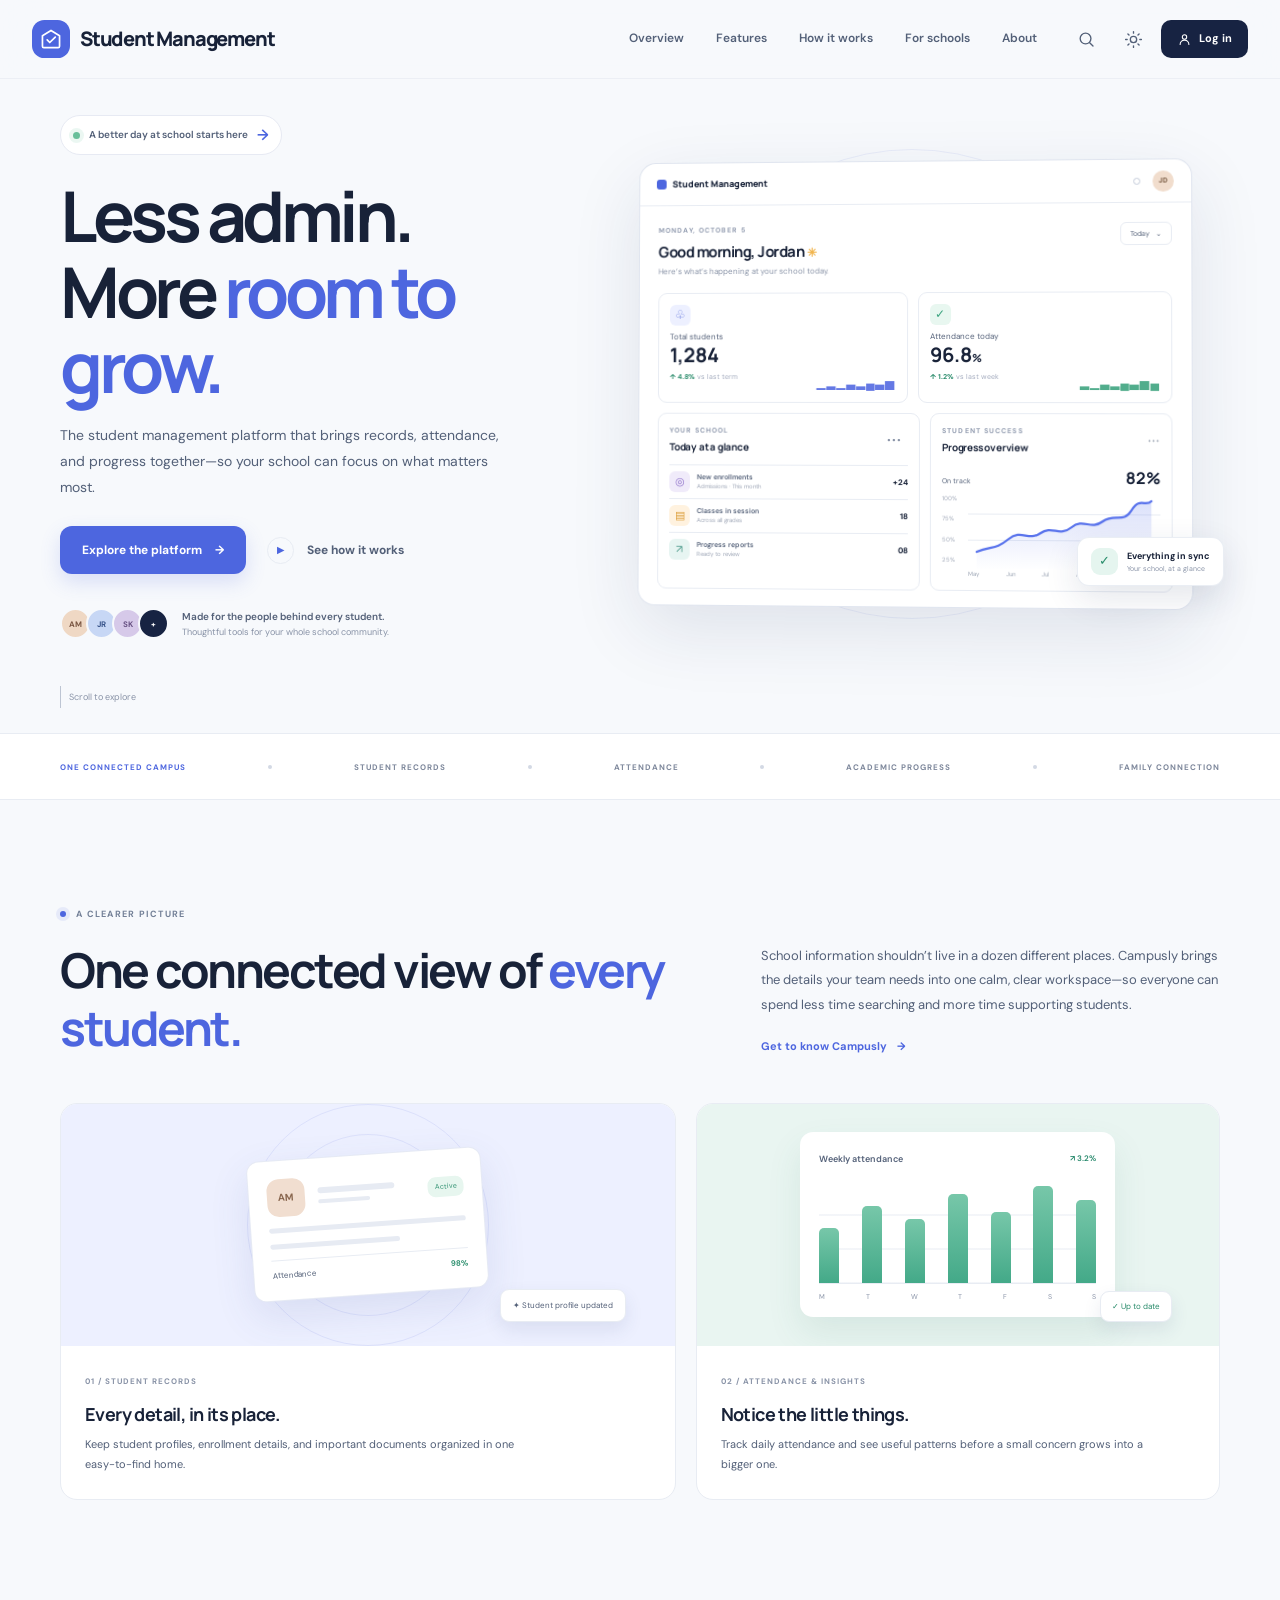
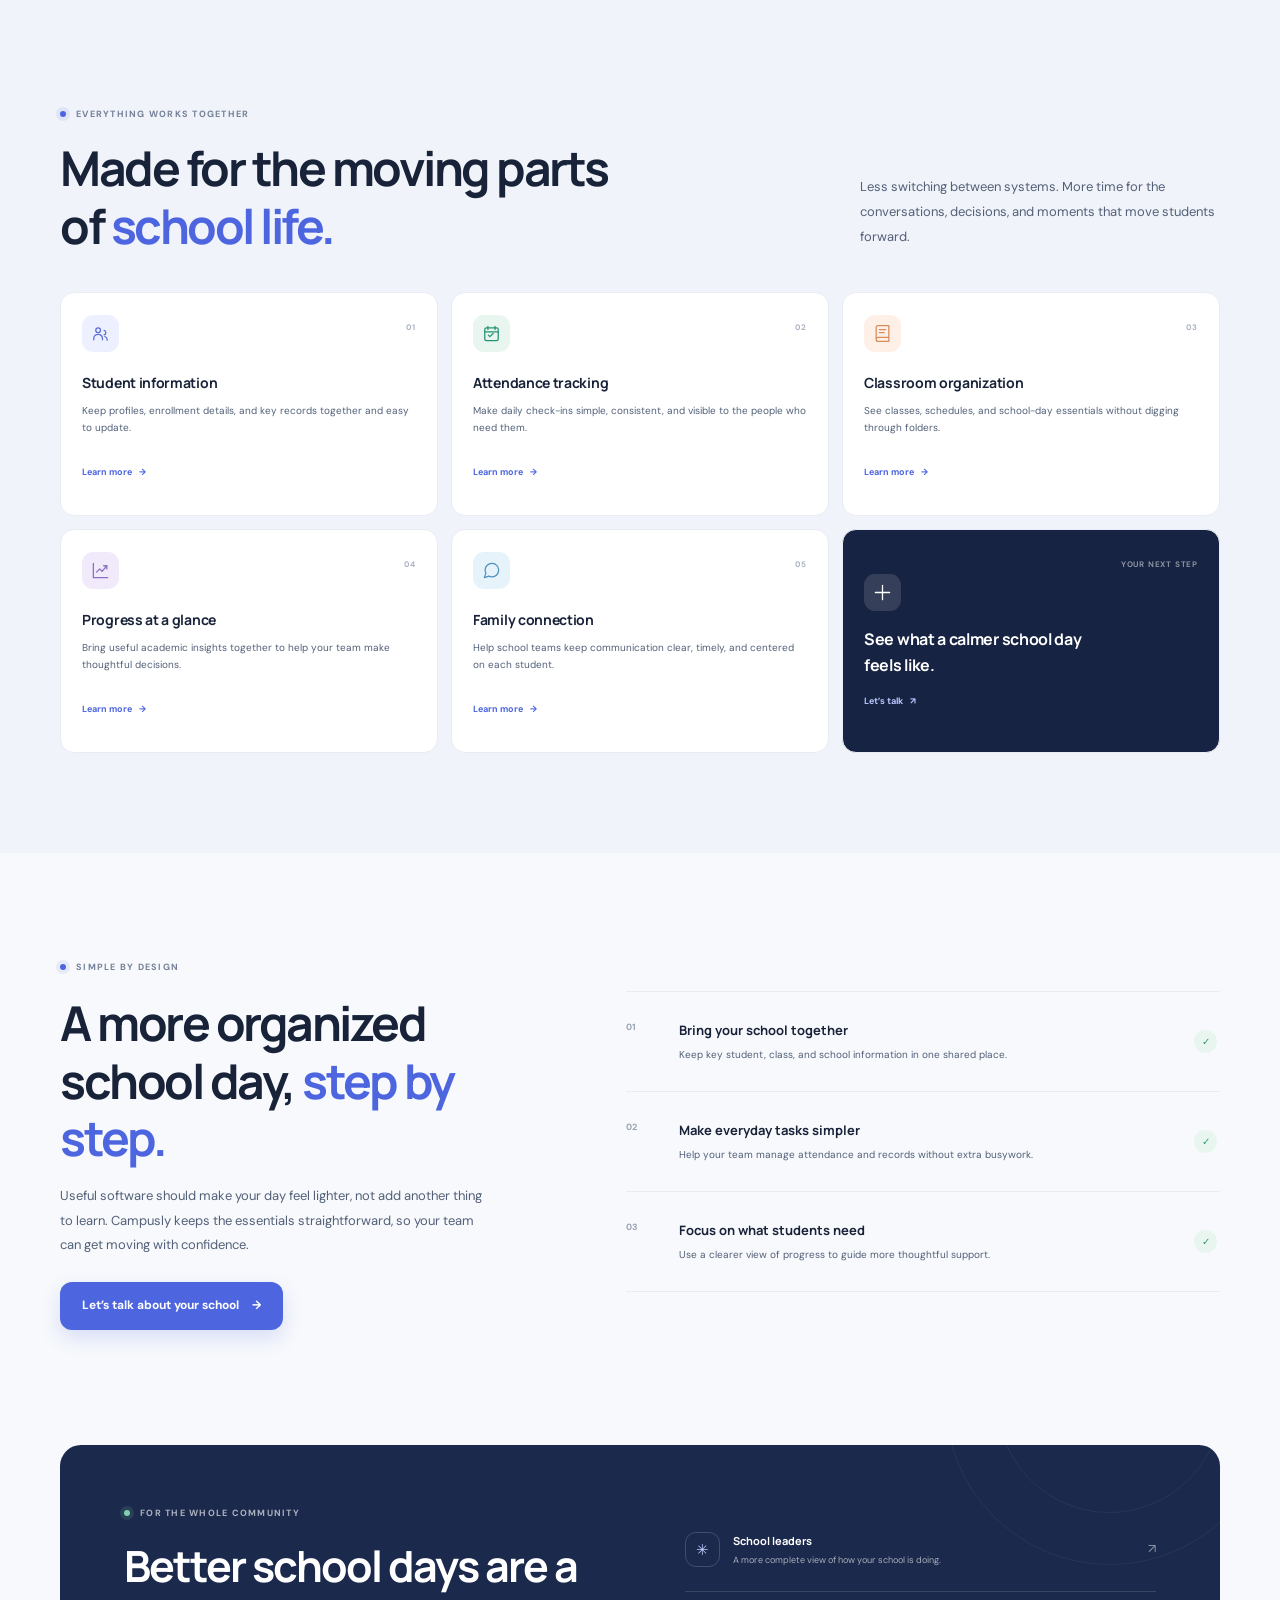
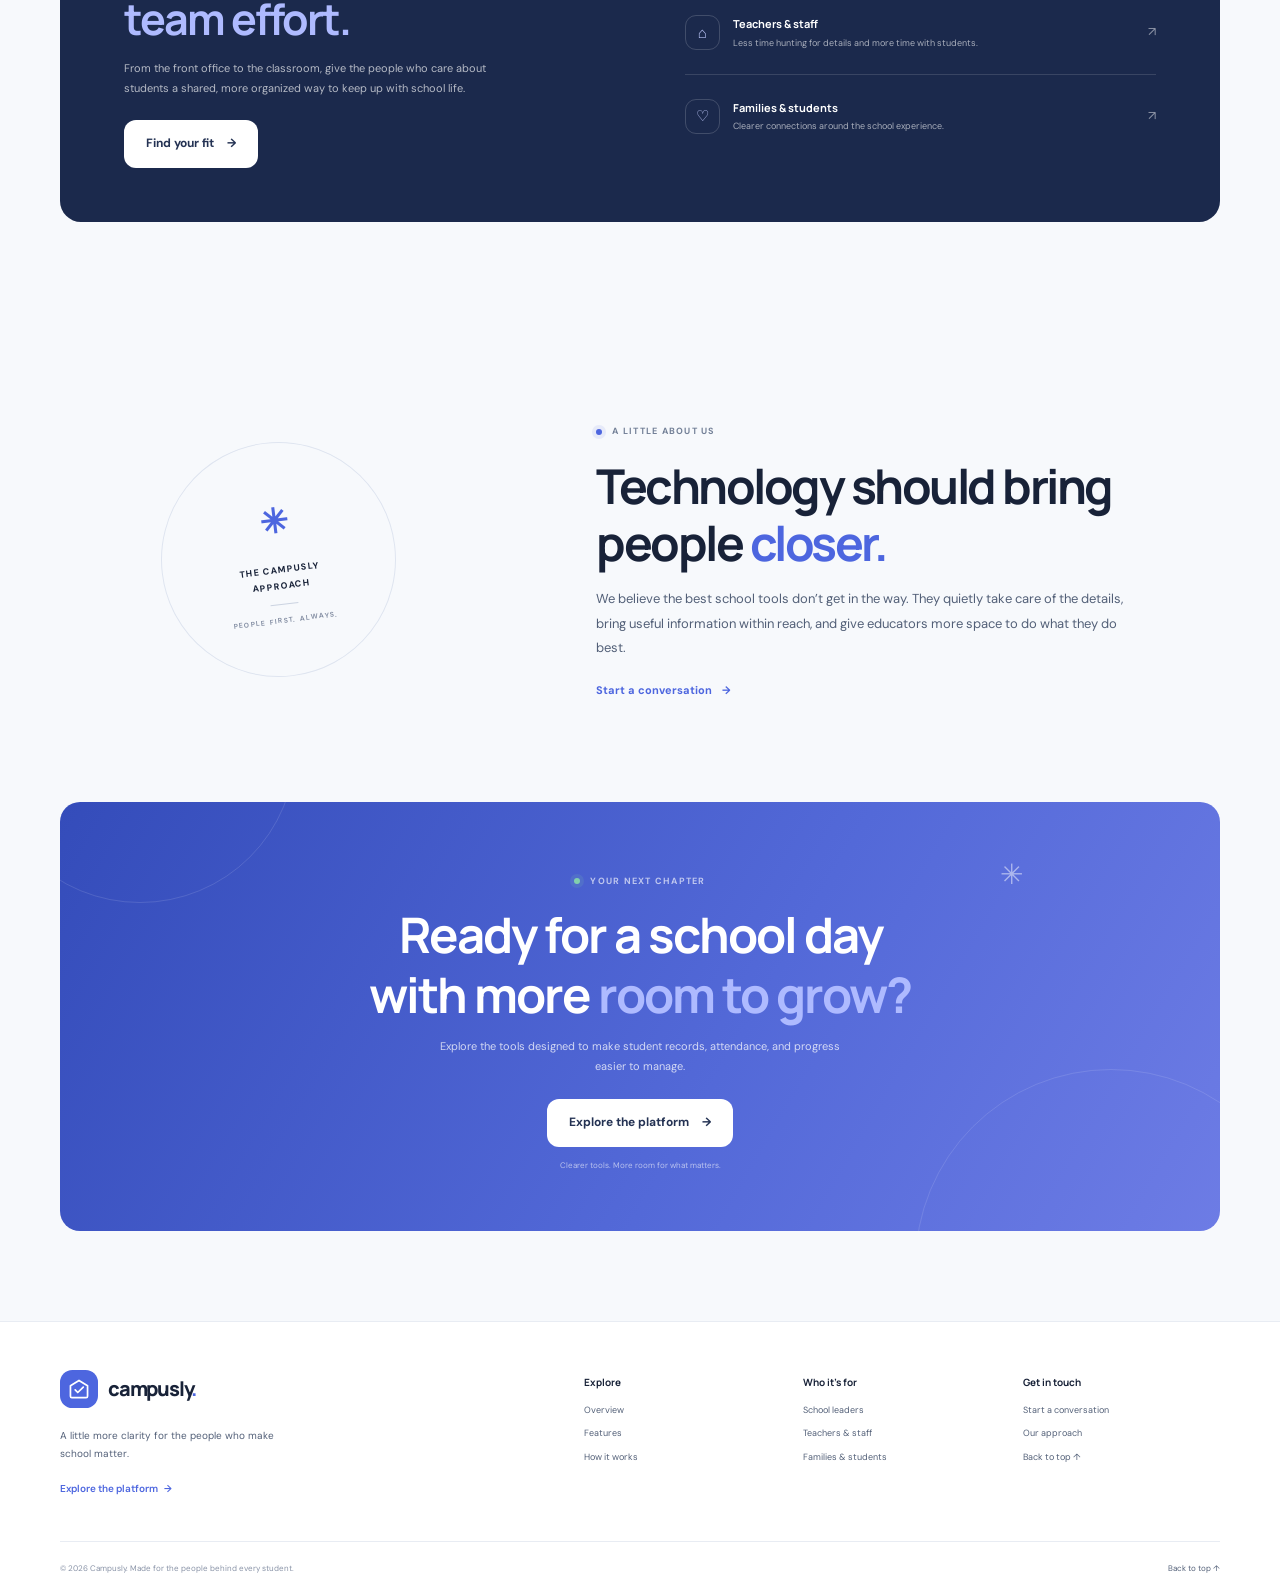
==== commit a075c510: "contact page created in proejct" ====
--- a/index.html
+++ b/index.html
@@ -6,7 +6,7 @@
     <meta name="theme-color" content="#f7f9fc">
     <meta name="description" content="A clearer, calmer way to manage student records, attendance, classes, and progress—all in one place.">
     <link rel="stylesheet" href="./assets/css/style.css">
-    <title>Campusly — Student management, made clearer</title>
+    <title>Student management, made clearer</title>
 </head>
 <body>
     <a class="skip-link" href="#main">Skip to content</a>
@@ -17,7 +17,7 @@
                 <span class="brand-mark" aria-hidden="true">
                     <svg viewBox="0 0 40 40" fill="none"><rect width="40" height="40" rx="13" fill="currentColor"/><path d="M11 16.5 20 11l9 5.5v11a1.5 1.5 0 0 1-1.5 1.5h-15a1.5 1.5 0 0 1-1.5-1.5v-11Z" stroke="white" stroke-width="1.8" stroke-linejoin="round"/><path d="m16 21 2.7 2.7L24.5 18" stroke="white" stroke-width="1.8" stroke-linecap="round" stroke-linejoin="round"/></svg>
                 </span>
-                <span class="brand-name">campusly<span>.</span></span>
+                <span class="brand-name">Student Management</span>
             </a>
 
             <button class="menu-toggle icon-button" type="button" aria-label="Open navigation" aria-expanded="false" aria-controls="primary-navigation">
@@ -67,7 +67,7 @@
                 <div class="visual-orbit orbit-two"></div>
                 <div class="dashboard-card">
                     <div class="dashboard-topbar">
-                        <div class="dashboard-brand"><span></span> Campusly</div>
+                        <div class="dashboard-brand"><span></span> Student Management</div>
                         <div class="dashboard-top-actions"><span class="topbar-dot"></span><span class="mini-avatar">JD</span></div>
                     </div>
                     <div class="dashboard-content">
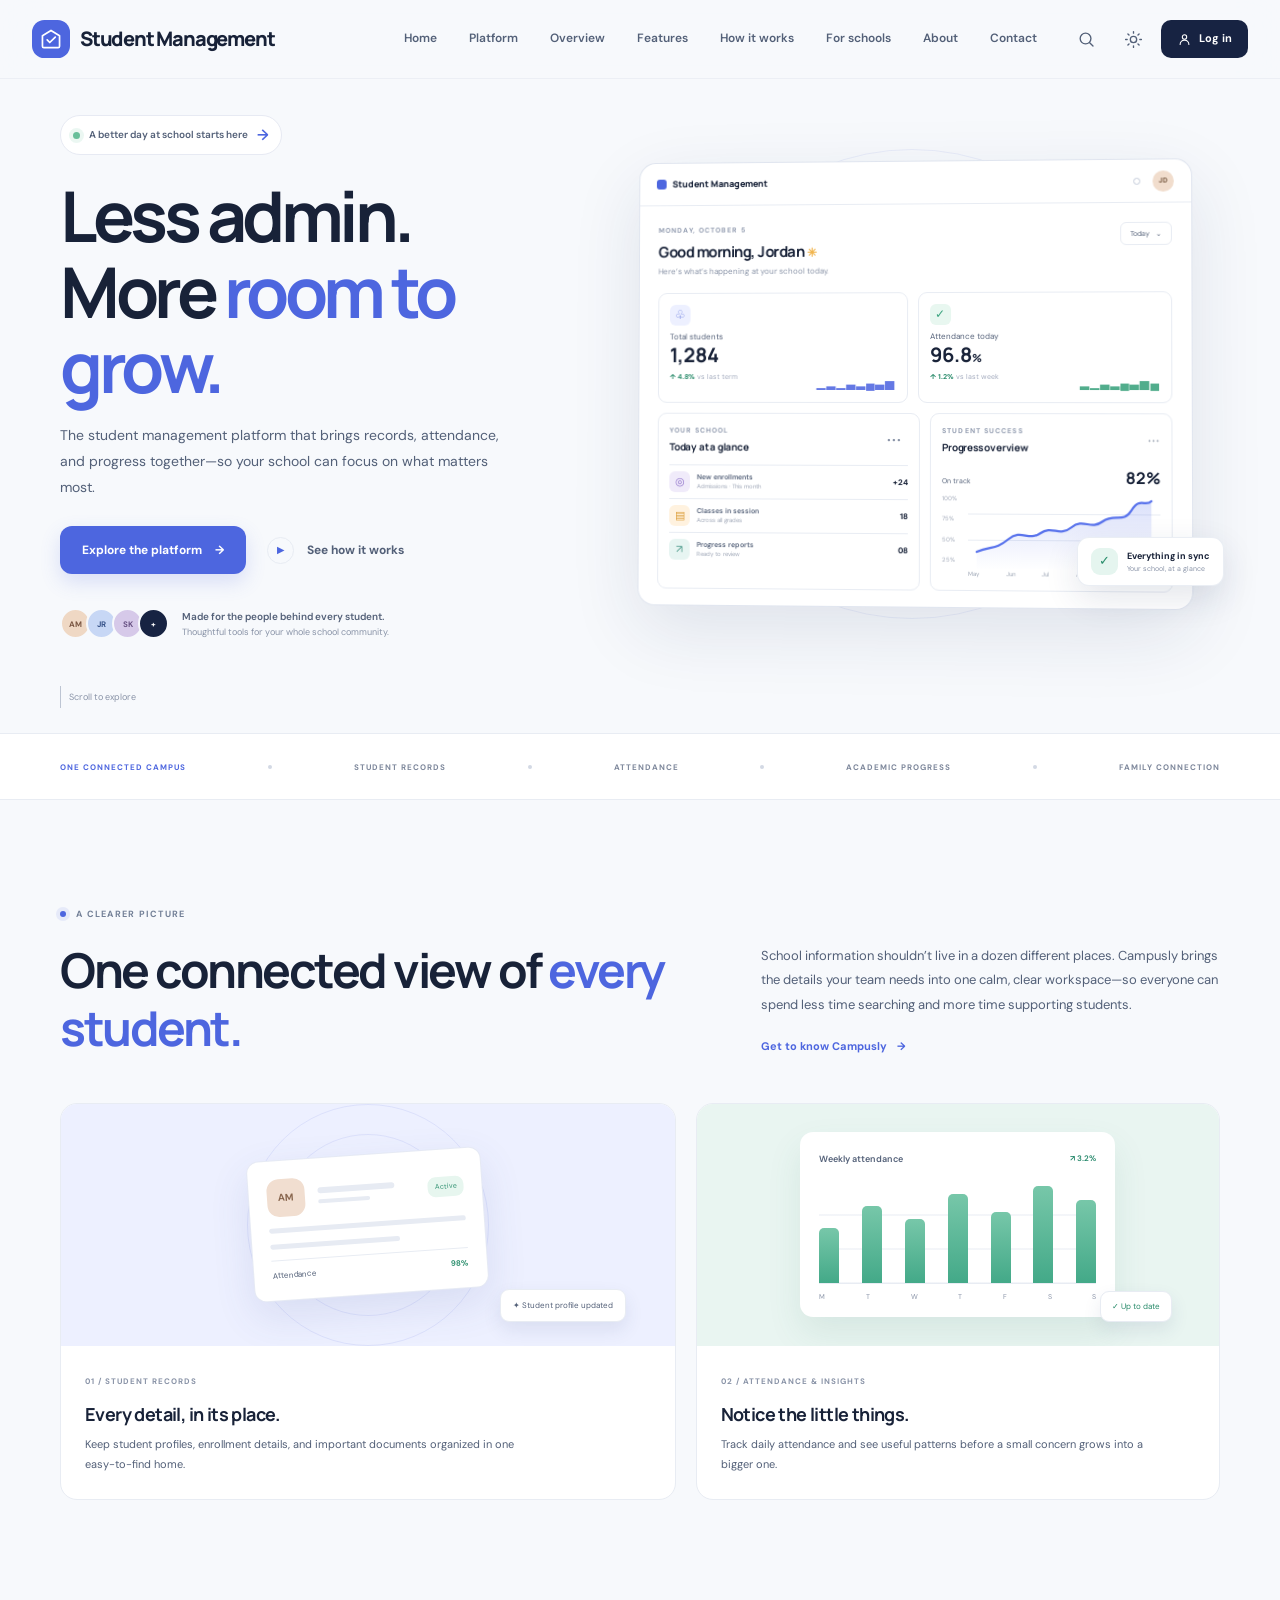
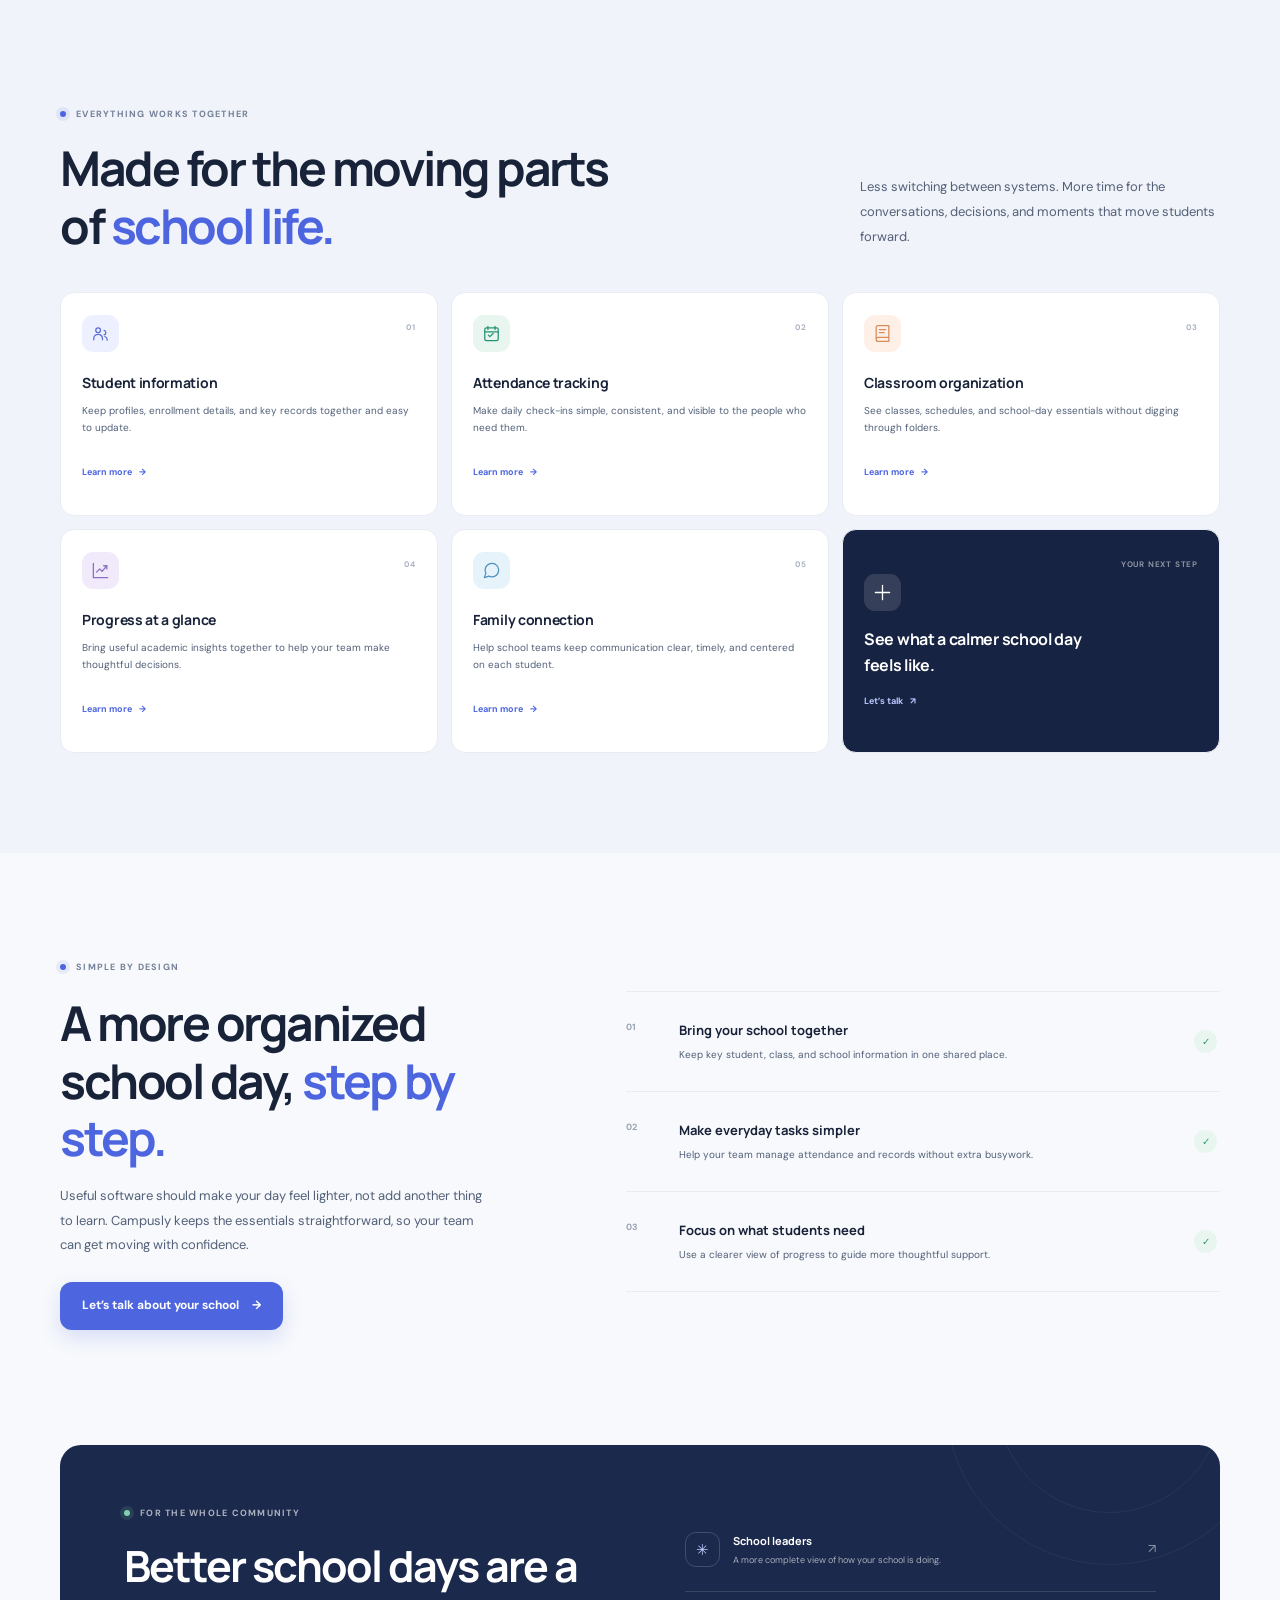
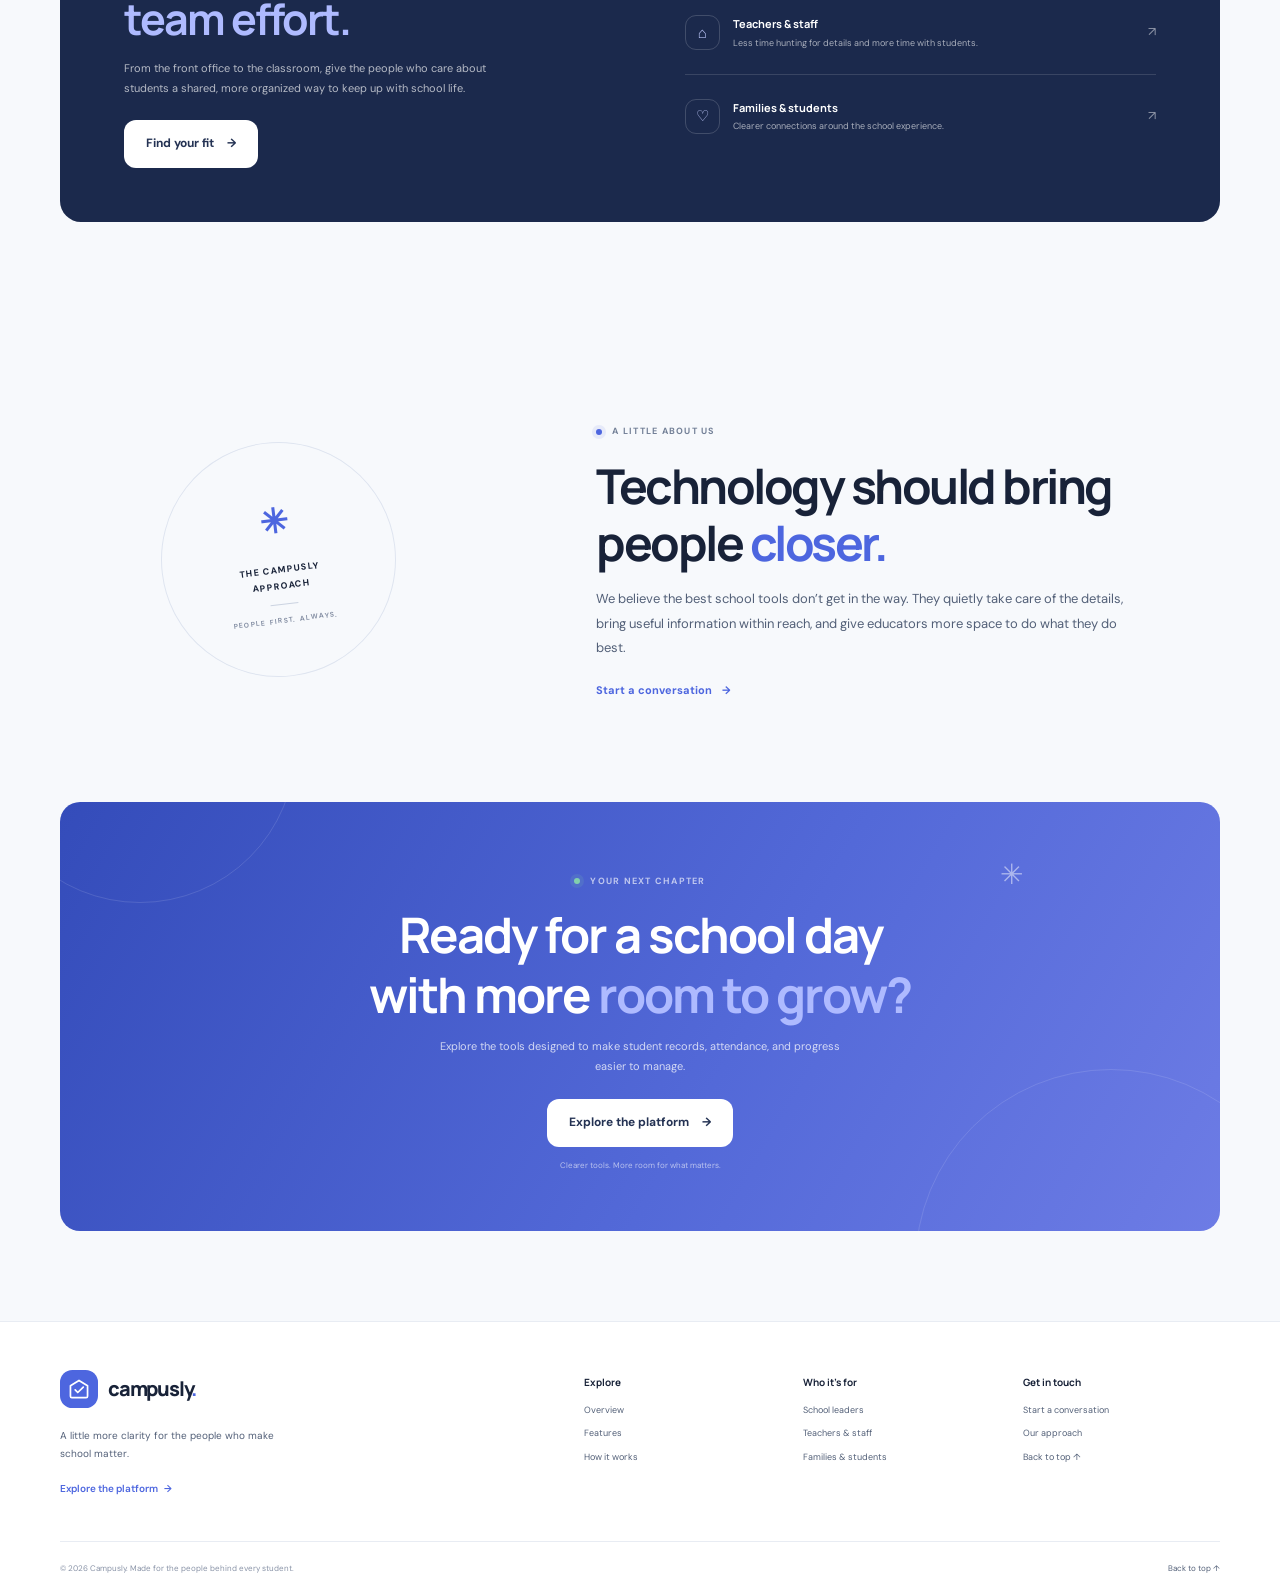
==== commit 368f3fa0: "other page created" ====
--- a/index.html
+++ b/index.html
@@ -26,11 +26,14 @@
             </button>
 
             <nav class="primary-navigation" id="primary-navigation" aria-label="Main navigation">
+                <a href="index.html">Home</a>
+                <a href="platform.html">Platform</a>
                 <a href="#overview">Overview</a>
                 <a href="#features">Features</a>
                 <a href="#how-it-works">How it works</a>
                 <a href="#for-schools">For schools</a>
                 <a href="#about">About</a>
+                <a href="contact.html">Contact</a>
             </nav>
 
             <div class="header-actions">
@@ -53,7 +56,7 @@
                 <h1>Less admin.<br>More <span>room to grow.</span></h1>
                 <p class="hero-description">The student management platform that brings records, attendance, and progress together—so your school can focus on what matters most.</p>
                 <div class="hero-actions">
-                    <a class="button button-primary" href="#features">Explore the platform <span aria-hidden="true">→</span></a>
+                    <a class="button button-primary" href="platform.html">Explore the platform <span aria-hidden="true">→</span></a>
                     <a class="button button-quiet" href="#how-it-works"><span class="play-icon" aria-hidden="true">▶</span> See how it works</a>
                 </div>
                 <div class="hero-proof">
@@ -144,7 +147,7 @@
         </section>
 
         <section class="section cta-section" id="get-started">
-            <div class="section-shell cta-panel"><div class="cta-sparkle" aria-hidden="true">✳</div><span class="section-kicker section-kicker-light"><span></span> Your next chapter</span><h2>Ready for a school day<br>with more <span>room to grow?</span></h2><p>Explore the tools designed to make student records, attendance, and progress easier to manage.</p><a class="button button-light" href="#features">Explore the platform <span>→</span></a><small>Clearer tools. More room for what matters.</small></div>
+            <div class="section-shell cta-panel"><div class="cta-sparkle" aria-hidden="true">✳</div><span class="section-kicker section-kicker-light"><span></span> Your next chapter</span><h2>Ready for a school day<br>with more <span>room to grow?</span></h2><p>Explore the tools designed to make student records, attendance, and progress easier to manage.</p><a class="button button-light" href="platform.html">Explore the platform <span>→</span></a><small>Clearer tools. More room for what matters.</small></div>
         </section>
     </main>
 
--- a/assets/css/style.css
+++ b/assets/css/style.css
@@ -265,6 +265,43 @@
 .cta-panel > p { max-width: 420px; margin: 0 auto 22px; color: rgba(255,255,255,.75); font-size: 11px; line-height: 1.8; }
 .cta-panel > small { display: block; margin-top: 12px; color: rgba(255,255,255,.6); font-size: 8px; }
 
+.contact-section { padding-top: 54px; padding-bottom: 48px; }
+.contact-grid { display: grid; grid-template-columns: .96fr 1.04fr; gap: 42px; align-items: center; }
+.contact-copy { padding-right: 20px; }
+.contact-copy h1 { margin: 18px 0; font-size: clamp(42px, 5.2vw, 62px); letter-spacing: -3.5px; line-height: 1.03; }
+.contact-copy > p { max-width: 500px; margin-bottom: 28px; color: var(--ink-soft); font-size: 14px; line-height: 1.8; }
+.contact-meta { display: grid; gap: 16px; }
+.meta-card { display: flex; align-items: flex-start; gap: 14px; padding: 16px 18px; border: 1px solid var(--line); border-radius: 16px; background: rgba(255,255,255,.3); }
+.meta-icon { display: grid; width: 38px; height: 38px; place-items: center; border-radius: 12px; background: rgba(77, 102, 223, .08); color: var(--primary); font-weight: 700; }
+.meta-card h3 { margin: 0 0 4px; font-size: 11px; }
+.meta-card a, .meta-card p { margin: 0; color: var(--ink-soft); font-size: 11px; line-height: 1.7; }
+.meta-card a:hover { color: var(--primary); }
+
+.contact-card { padding: 26px; border: 1px solid var(--line); border-radius: 22px; background: var(--surface); box-shadow: var(--shadow); }
+.contact-card-header h2 { margin: 0; font-size: 24px; letter-spacing: -1px; }
+.contact-card-header p { margin: 8px 0 20px; color: var(--ink-soft); font-size: 11px; line-height: 1.8; }
+.contact-form { display: grid; gap: 18px; }
+.form-row { display: grid; grid-template-columns: repeat(2, minmax(0, 1fr)); gap: 16px; }
+.input-group { display: grid; gap: 8px; color: var(--ink-soft); font-size: 10px; font-weight: 600; }
+.input-group span { color: var(--ink-soft); }
+.input-group input, .input-group select, .input-group textarea { width: 100%; min-height: 48px; padding: 12px 14px; border: 1px solid var(--line); border-radius: 12px; background: var(--page); color: var(--ink); font: inherit; resize: vertical; }
+.input-group input::placeholder, .input-group textarea::placeholder { color: var(--muted); }
+.input-group input:focus, .input-group select:focus, .input-group textarea:focus { outline: 0; border-color: var(--primary); box-shadow: 0 0 0 3px rgba(77, 102, 223, .12); }
+.input-group-full { margin-top: 2px; }
+.input-group textarea { min-height: 140px; }
+.contact-form-actions { display: flex; flex-wrap: wrap; align-items: center; gap: 14px; }
+.contact-form-actions small { color: var(--muted); font-size: 8px; }
+
+.support-section { padding-top: 10px; padding-bottom: 92px; }
+.support-grid { display: grid; gap: 28px; }
+.support-intro { text-align: center; }
+.support-intro h2 { margin: 18px 0 0; font-size: clamp(31px, 4vw, 44px); letter-spacing: -2px; }
+.support-cards { display: grid; grid-template-columns: repeat(3, minmax(0, 1fr)); gap: 20px; }
+.support-card { padding: 23px 20px 18px; border: 1px solid var(--line); border-radius: 18px; background: var(--surface); }
+.support-icon { display: inline-grid; width: 42px; height: 42px; place-items: center; margin-bottom: 15px; border-radius: 12px; background: rgba(77, 102, 223, .08); color: var(--primary); font-size: 16px; font-weight: 700; }
+.support-card h3 { margin: 0 0 8px; font-size: 17px; }
+.support-card p { margin: 0; color: var(--ink-soft); font-size: 11px; line-height: 1.8; }
+
 .site-footer { border-top: 1px solid var(--line); background: var(--surface); }
 .footer-main { display: grid; grid-template-columns: .8fr 1.2fr; gap: 100px; padding-top: 48px; padding-bottom: 42px; }
 .footer-brand-column > p { max-width: 245px; margin: 12px 0; color: var(--ink-soft); font-size: 10px; line-height: 1.8; }
